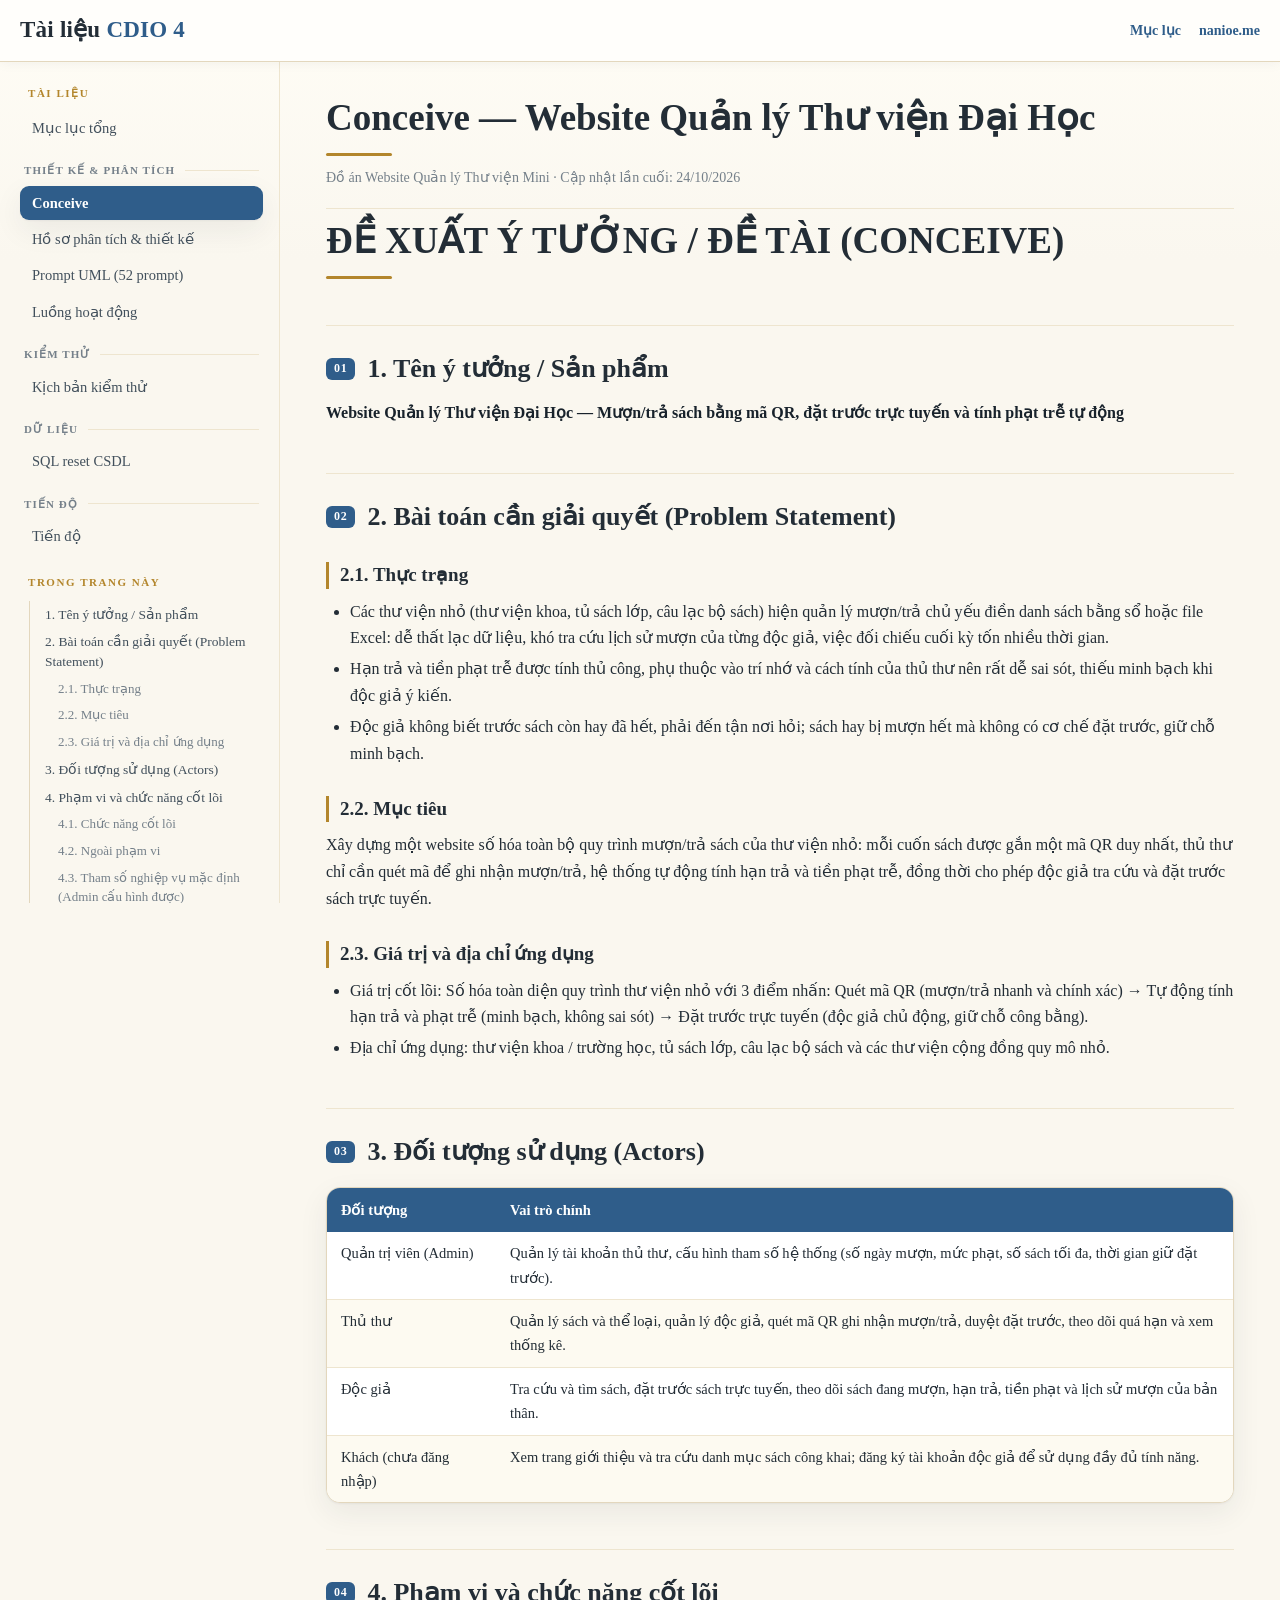
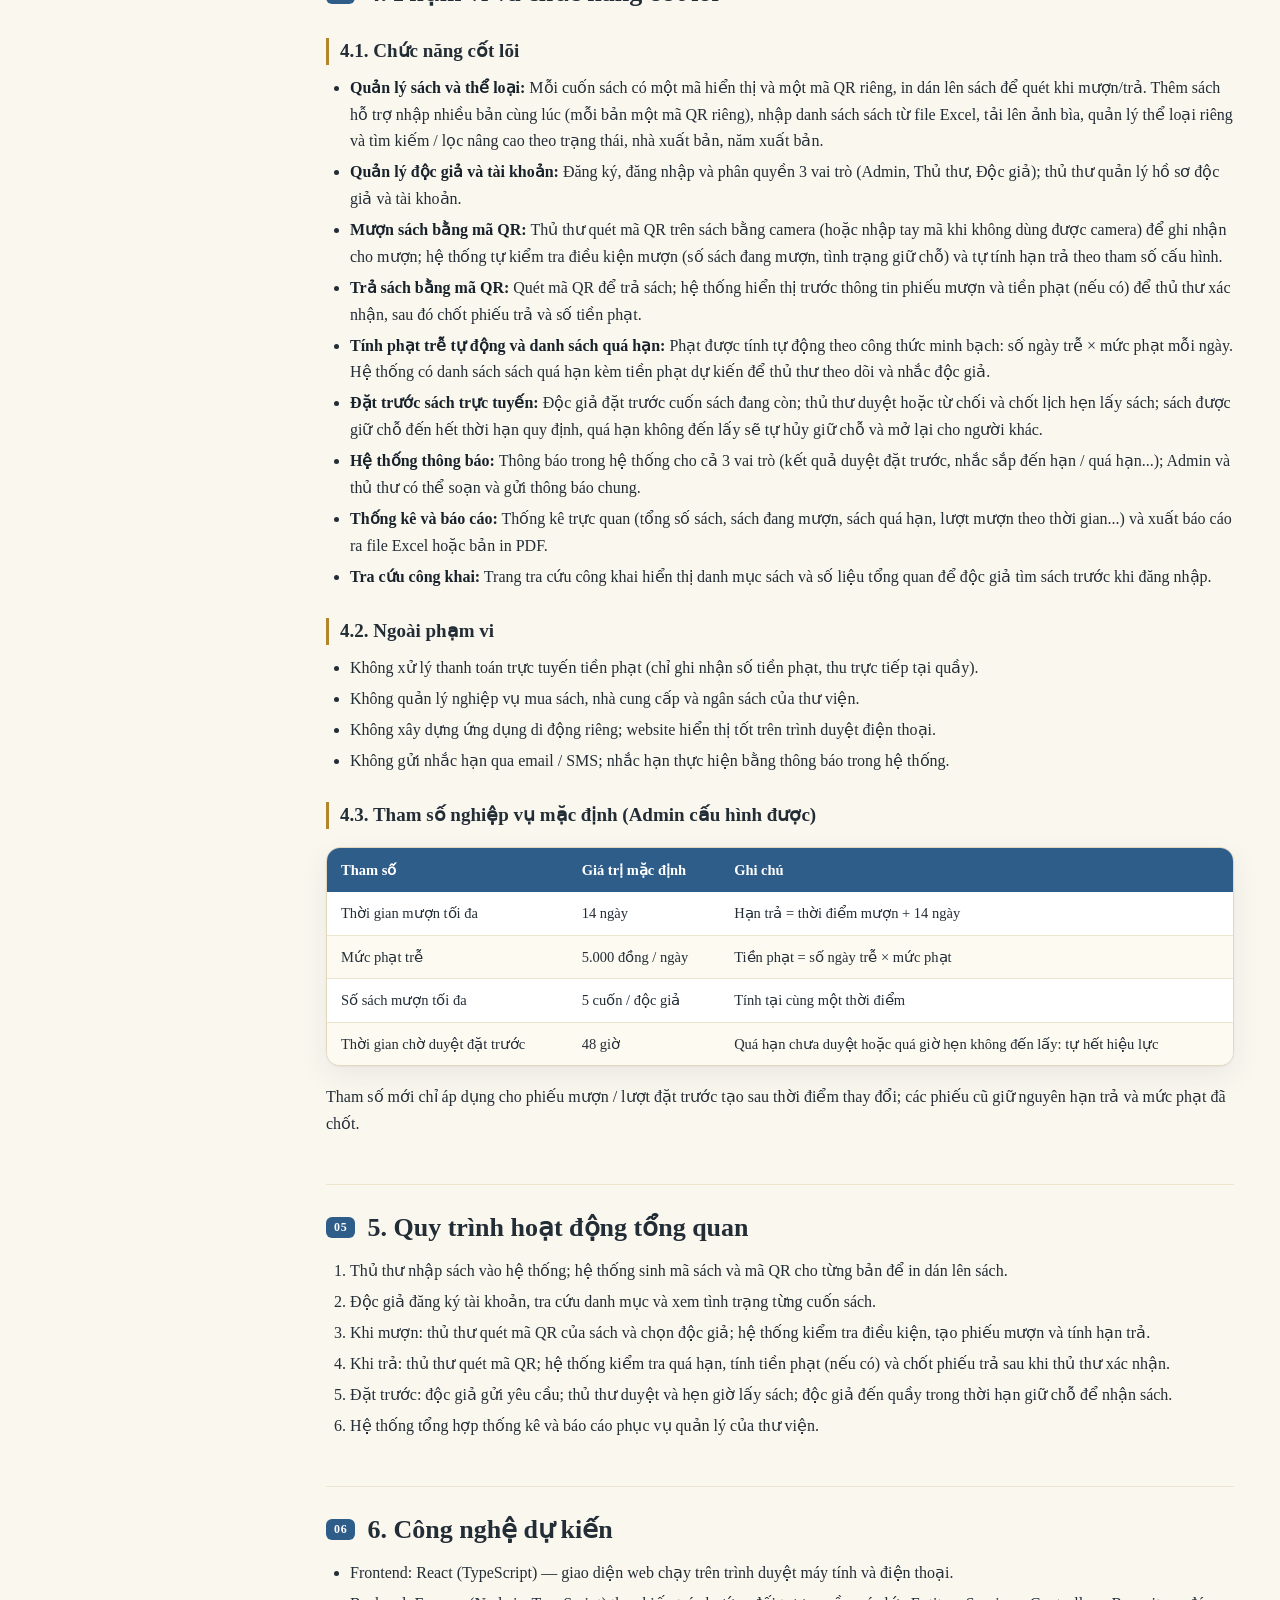
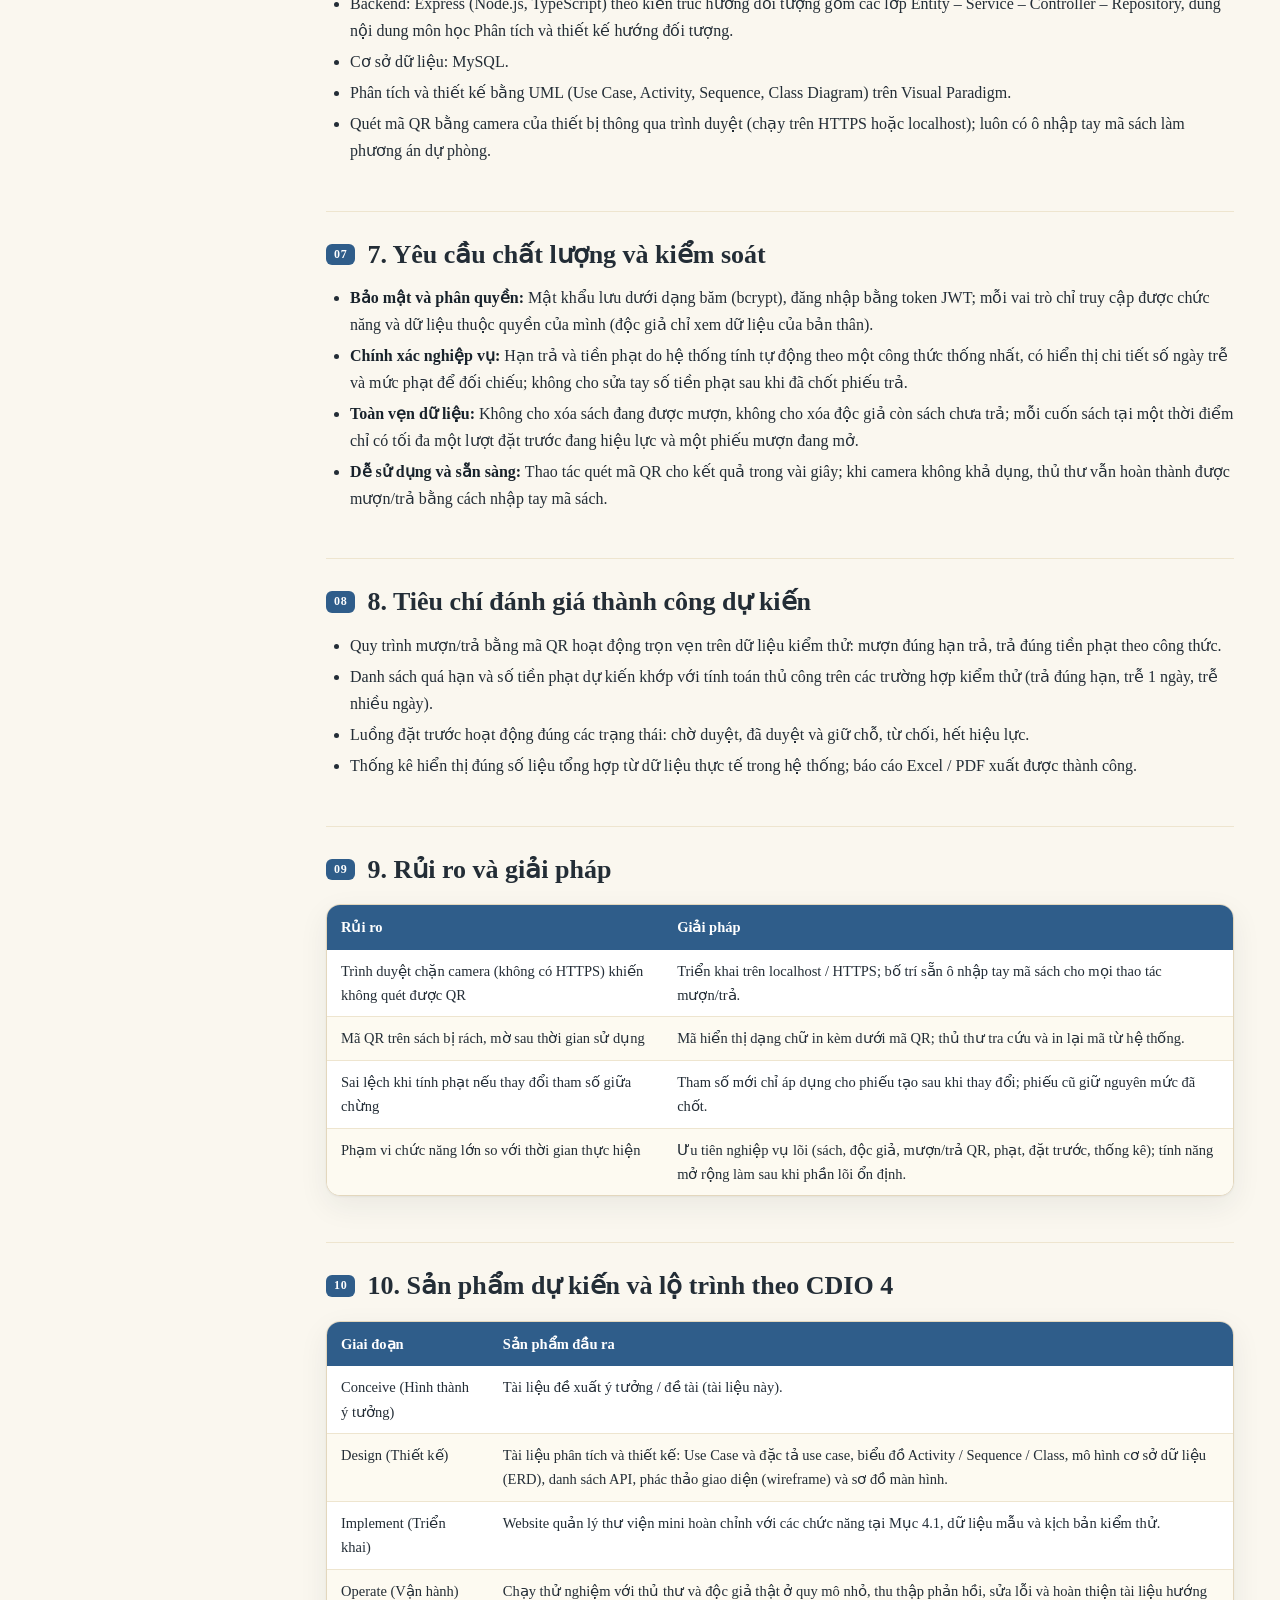
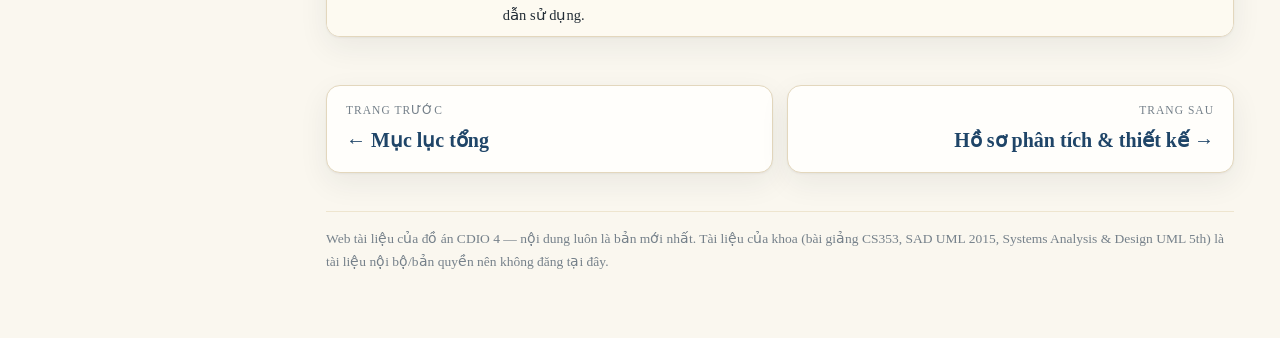
==== conceive.html @ 180787bd "Thêm zoom cho chế độ xem ảnh (phóng to/thu nhỏ, lăn chuột, kéo), CSS v7" ====
<!DOCTYPE html>
<html lang="vi">
<head>
<meta charset="UTF-8">
<meta name="viewport" content="width=device-width, initial-scale=1">
<title>Conceive — Website Quản lý Thư viện Đại Học — Tài liệu CDIO 4</title>
<meta name="description" content="Tài liệu đồ án CDIO 4 — Website Quản lý Thư viện Mini: conceive, phân tích thiết kế, prompt UML, kiểm thử, SQL.">
<link rel="icon" href="data:image/svg+xml,<svg xmlns='http://www.w3.org/2000/svg' viewBox='0 0 100 100'><text y='.9em' font-size='90'>B</text></svg>">
<link rel="stylesheet" href="style.css?v=7">
</head>
<body>
<header class="topbar">
  <button class="menu-btn" id="menuBtn" aria-label="Mở mục lục">&#9776;</button>
  <a class="brand" href="index.html">Tài liệu <em>CDIO 4</em></a>
  <span class="top-links"><a href="index.html">Mục lục</a><a href="https://nanioe.me">nanioe.me</a></span>
</header>
<div class="docs-layout">
<aside class="sidebar" id="sidebar">
<div class="side-label">Tài liệu</div>
<nav class="doc-nav">
<a href="index.html">Mục lục tổng</a>
<div class="nav-group">Thiết kế &amp; phân tích</div><a href="conceive.html" class="active">Conceive</a><a href="ho-so-thiet-ke.html">Hồ sơ phân tích &amp; thiết kế</a><a href="prompt-uml.html">Prompt UML (52 prompt)</a><a href="luong-hoat-dong.html">Luồng hoạt động</a><div class="nav-group">Kiểm thử</div><a href="kich-ban-kiem-thu.html">Kịch bản kiểm thử</a><div class="nav-group">Dữ liệu</div><a href="du-lieu-sql.html">SQL reset CSDL</a><div class="nav-group">Tiến độ</div><a href="tien-do.html">Tiến độ</a>
</nav>
<div class="side-label">Trong trang này</div>
<nav class="toc">
<a href="#1-ten-y-tuong-san-pham">1. Tên ý tưởng / Sản phẩm</a>
<a href="#2-bai-toan-can-giai-quyet-problem-statement">2. Bài toán cần giải quyết (Problem Statement)</a>
<a href="#2-1-thuc-trang" class="lv3">2.1. Thực trạng</a>
<a href="#2-2-muc-tieu" class="lv3">2.2. Mục tiêu</a>
<a href="#2-3-gia-tri-va-dia-chi-ung-dung" class="lv3">2.3. Giá trị và địa chỉ ứng dụng</a>
<a href="#3-doi-tuong-su-dung-actors">3. Đối tượng sử dụng (Actors)</a>
<a href="#4-pham-vi-va-chuc-nang-cot-loi">4. Phạm vi và chức năng cốt lõi</a>
<a href="#4-1-chuc-nang-cot-loi" class="lv3">4.1. Chức năng cốt lõi</a>
<a href="#4-2-ngoai-pham-vi" class="lv3">4.2. Ngoài phạm vi</a>
<a href="#4-3-tham-so-nghiep-vu-mac-dinh-admin-cau-hinh-duoc" class="lv3">4.3. Tham số nghiệp vụ mặc định (Admin cấu hình được)</a>
<a href="#5-quy-trinh-hoat-dong-tong-quan">5. Quy trình hoạt động tổng quan</a>
<a href="#6-cong-nghe-du-kien">6. Công nghệ dự kiến</a>
<a href="#7-yeu-cau-chat-luong-va-kiem-soat">7. Yêu cầu chất lượng và kiểm soát</a>
<a href="#8-tieu-chi-danh-gia-thanh-cong-du-kien">8. Tiêu chí đánh giá thành công dự kiến</a>
<a href="#9-rui-ro-va-giai-phap">9. Rủi ro và giải pháp</a>
<a href="#10-san-pham-du-kien-va-lo-trinh-theo-cdio-4">10. Sản phẩm dự kiến và lộ trình theo CDIO 4</a>
</nav>
</aside>
<div class="backdrop" id="backdrop"></div>
<main class="content">
<h1>Conceive — Website Quản lý Thư viện Đại Học</h1>
<p class="meta">Đồ án Website Quản lý Thư viện Mini &middot; Cập nhật lần cuối: 24/10/2026</p>
<h1>ĐỀ XUẤT Ý TƯỞNG / ĐỀ TÀI (CONCEIVE)</h1>
<h2 id="1-ten-y-tuong-san-pham">1. Tên ý tưởng / Sản phẩm</h2>
<p><strong>Website Quản lý Thư viện Đại Học — Mượn/trả sách bằng mã QR, đặt trước trực tuyến và tính phạt trễ tự động</strong></p>
<h2 id="2-bai-toan-can-giai-quyet-problem-statement">2. Bài toán cần giải quyết (Problem Statement)</h2>
<h3 id="2-1-thuc-trang">2.1. Thực trạng</h3>
<ul>
<li>Các thư viện nhỏ (thư viện khoa, tủ sách lớp, câu lạc bộ sách) hiện quản lý mượn/trả chủ yếu điền danh sách bằng sổ hoặc file Excel: dễ thất lạc dữ liệu, khó tra cứu lịch sử mượn của từng độc giả, việc đối chiếu cuối kỳ tốn nhiều thời gian.</li>
<li>Hạn trả và tiền phạt trễ được tính thủ công, phụ thuộc vào trí nhớ và cách tính của thủ thư nên rất dễ sai sót, thiếu minh bạch khi độc giả ý kiến.</li>
<li>Độc giả không biết trước sách còn hay đã hết, phải đến tận nơi hỏi; sách hay bị mượn hết mà không có cơ chế đặt trước, giữ chỗ minh bạch.</li>
</ul>
<h3 id="2-2-muc-tieu">2.2. Mục tiêu</h3>
<p>Xây dựng một website số hóa toàn bộ quy trình mượn/trả sách của thư viện nhỏ: mỗi cuốn sách được gắn một mã QR duy nhất, thủ thư chỉ cần quét mã để ghi nhận mượn/trả, hệ thống tự động tính hạn trả và tiền phạt trễ, đồng thời cho phép độc giả tra cứu và đặt trước sách trực tuyến.</p>
<h3 id="2-3-gia-tri-va-dia-chi-ung-dung">2.3. Giá trị và địa chỉ ứng dụng</h3>
<ul>
<li>Giá trị cốt lõi: Số hóa toàn diện quy trình thư viện nhỏ với 3 điểm nhấn: Quét mã QR (mượn/trả nhanh và chính xác) → Tự động tính hạn trả và phạt trễ (minh bạch, không sai sót) → Đặt trước trực tuyến (độc giả chủ động, giữ chỗ công bằng).</li>
<li>Địa chỉ ứng dụng: thư viện khoa / trường học, tủ sách lớp, câu lạc bộ sách và các thư viện cộng đồng quy mô nhỏ.</li>
</ul>
<h2 id="3-doi-tuong-su-dung-actors">3. Đối tượng sử dụng (Actors)</h2>
<div class="table-wrap"><table>
<thead>
<tr>
<th>Đối tượng</th>
<th>Vai trò chính</th>
</tr>
</thead>
<tbody>
<tr>
<td>Quản trị viên (Admin)</td>
<td>Quản lý tài khoản thủ thư, cấu hình tham số hệ thống (số ngày mượn, mức phạt, số sách tối đa, thời gian giữ đặt trước).</td>
</tr>
<tr>
<td>Thủ thư</td>
<td>Quản lý sách và thể loại, quản lý độc giả, quét mã QR ghi nhận mượn/trả, duyệt đặt trước, theo dõi quá hạn và xem thống kê.</td>
</tr>
<tr>
<td>Độc giả</td>
<td>Tra cứu và tìm sách, đặt trước sách trực tuyến, theo dõi sách đang mượn, hạn trả, tiền phạt và lịch sử mượn của bản thân.</td>
</tr>
<tr>
<td>Khách (chưa đăng nhập)</td>
<td>Xem trang giới thiệu và tra cứu danh mục sách công khai; đăng ký tài khoản độc giả để sử dụng đầy đủ tính năng.</td>
</tr>
</tbody>
</table></div>
<h2 id="4-pham-vi-va-chuc-nang-cot-loi">4. Phạm vi và chức năng cốt lõi</h2>
<h3 id="4-1-chuc-nang-cot-loi">4.1. Chức năng cốt lõi</h3>
<ul>
<li><strong>Quản lý sách và thể loại:</strong> Mỗi cuốn sách có một mã hiển thị và một mã QR riêng, in dán lên sách để quét khi mượn/trả. Thêm sách hỗ trợ nhập nhiều bản cùng lúc (mỗi bản một mã QR riêng), nhập danh sách sách từ file Excel, tải lên ảnh bìa, quản lý thể loại riêng và tìm kiếm / lọc nâng cao theo trạng thái, nhà xuất bản, năm xuất bản.</li>
<li><strong>Quản lý độc giả và tài khoản:</strong> Đăng ký, đăng nhập và phân quyền 3 vai trò (Admin, Thủ thư, Độc giả); thủ thư quản lý hồ sơ độc giả và tài khoản.</li>
<li><strong>Mượn sách bằng mã QR:</strong> Thủ thư quét mã QR trên sách bằng camera (hoặc nhập tay mã khi không dùng được camera) để ghi nhận cho mượn; hệ thống tự kiểm tra điều kiện mượn (số sách đang mượn, tình trạng giữ chỗ) và tự tính hạn trả theo tham số cấu hình.</li>
<li><strong>Trả sách bằng mã QR:</strong> Quét mã QR để trả sách; hệ thống hiển thị trước thông tin phiếu mượn và tiền phạt (nếu có) để thủ thư xác nhận, sau đó chốt phiếu trả và số tiền phạt.</li>
<li><strong>Tính phạt trễ tự động và danh sách quá hạn:</strong> Phạt được tính tự động theo công thức minh bạch: số ngày trễ × mức phạt mỗi ngày. Hệ thống có danh sách sách quá hạn kèm tiền phạt dự kiến để thủ thư theo dõi và nhắc độc giả.</li>
<li><strong>Đặt trước sách trực tuyến:</strong> Độc giả đặt trước cuốn sách đang còn; thủ thư duyệt hoặc từ chối và chốt lịch hẹn lấy sách; sách được giữ chỗ đến hết thời hạn quy định, quá hạn không đến lấy sẽ tự hủy giữ chỗ và mở lại cho người khác.</li>
<li><strong>Hệ thống thông báo:</strong> Thông báo trong hệ thống cho cả 3 vai trò (kết quả duyệt đặt trước, nhắc sắp đến hạn / quá hạn...); Admin và thủ thư có thể soạn và gửi thông báo chung.</li>
<li><strong>Thống kê và báo cáo:</strong> Thống kê trực quan (tổng số sách, sách đang mượn, sách quá hạn, lượt mượn theo thời gian...) và xuất báo cáo ra file Excel hoặc bản in PDF.</li>
<li><strong>Tra cứu công khai:</strong> Trang tra cứu công khai hiển thị danh mục sách và số liệu tổng quan để độc giả tìm sách trước khi đăng nhập.</li>
</ul>
<h3 id="4-2-ngoai-pham-vi">4.2. Ngoài phạm vi</h3>
<ul>
<li>Không xử lý thanh toán trực tuyến tiền phạt (chỉ ghi nhận số tiền phạt, thu trực tiếp tại quầy).</li>
<li>Không quản lý nghiệp vụ mua sách, nhà cung cấp và ngân sách của thư viện.</li>
<li>Không xây dựng ứng dụng di động riêng; website hiển thị tốt trên trình duyệt điện thoại.</li>
<li>Không gửi nhắc hạn qua email / SMS; nhắc hạn thực hiện bằng thông báo trong hệ thống.</li>
</ul>
<h3 id="4-3-tham-so-nghiep-vu-mac-dinh-admin-cau-hinh-duoc">4.3. Tham số nghiệp vụ mặc định (Admin cấu hình được)</h3>
<div class="table-wrap"><table>
<thead>
<tr>
<th>Tham số</th>
<th>Giá trị mặc định</th>
<th>Ghi chú</th>
</tr>
</thead>
<tbody>
<tr>
<td>Thời gian mượn tối đa</td>
<td>14 ngày</td>
<td>Hạn trả = thời điểm mượn + 14 ngày</td>
</tr>
<tr>
<td>Mức phạt trễ</td>
<td>5.000 đồng / ngày</td>
<td>Tiền phạt = số ngày trễ × mức phạt</td>
</tr>
<tr>
<td>Số sách mượn tối đa</td>
<td>5 cuốn / độc giả</td>
<td>Tính tại cùng một thời điểm</td>
</tr>
<tr>
<td>Thời gian chờ duyệt đặt trước</td>
<td>48 giờ</td>
<td>Quá hạn chưa duyệt hoặc quá giờ hẹn không đến lấy: tự hết hiệu lực</td>
</tr>
</tbody>
</table></div>
<p>Tham số mới chỉ áp dụng cho phiếu mượn / lượt đặt trước tạo sau thời điểm thay đổi; các phiếu cũ giữ nguyên hạn trả và mức phạt đã chốt.</p>
<h2 id="5-quy-trinh-hoat-dong-tong-quan">5. Quy trình hoạt động tổng quan</h2>
<ol>
<li>Thủ thư nhập sách vào hệ thống; hệ thống sinh mã sách và mã QR cho từng bản để in dán lên sách.</li>
<li>Độc giả đăng ký tài khoản, tra cứu danh mục và xem tình trạng từng cuốn sách.</li>
<li>Khi mượn: thủ thư quét mã QR của sách và chọn độc giả; hệ thống kiểm tra điều kiện, tạo phiếu mượn và tính hạn trả.</li>
<li>Khi trả: thủ thư quét mã QR; hệ thống kiểm tra quá hạn, tính tiền phạt (nếu có) và chốt phiếu trả sau khi thủ thư xác nhận.</li>
<li>Đặt trước: độc giả gửi yêu cầu; thủ thư duyệt và hẹn giờ lấy sách; độc giả đến quầy trong thời hạn giữ chỗ để nhận sách.</li>
<li>Hệ thống tổng hợp thống kê và báo cáo phục vụ quản lý của thư viện.</li>
</ol>
<h2 id="6-cong-nghe-du-kien">6. Công nghệ dự kiến</h2>
<ul>
<li>Frontend: React (TypeScript) — giao diện web chạy trên trình duyệt máy tính và điện thoại.</li>
<li>Backend: Express (Node.js, TypeScript) theo kiến trúc hướng đối tượng gồm các lớp Entity – Service – Controller – Repository, đúng nội dung môn học Phân tích và thiết kế hướng đối tượng.</li>
<li>Cơ sở dữ liệu: MySQL.</li>
<li>Phân tích và thiết kế bằng UML (Use Case, Activity, Sequence, Class Diagram) trên Visual Paradigm.</li>
<li>Quét mã QR bằng camera của thiết bị thông qua trình duyệt (chạy trên HTTPS hoặc localhost); luôn có ô nhập tay mã sách làm phương án dự phòng.</li>
</ul>
<h2 id="7-yeu-cau-chat-luong-va-kiem-soat">7. Yêu cầu chất lượng và kiểm soát</h2>
<ul>
<li><strong>Bảo mật và phân quyền:</strong> Mật khẩu lưu dưới dạng băm (bcrypt), đăng nhập bằng token JWT; mỗi vai trò chỉ truy cập được chức năng và dữ liệu thuộc quyền của mình (độc giả chỉ xem dữ liệu của bản thân).</li>
<li><strong>Chính xác nghiệp vụ:</strong> Hạn trả và tiền phạt do hệ thống tính tự động theo một công thức thống nhất, có hiển thị chi tiết số ngày trễ và mức phạt để đối chiếu; không cho sửa tay số tiền phạt sau khi đã chốt phiếu trả.</li>
<li><strong>Toàn vẹn dữ liệu:</strong> Không cho xóa sách đang được mượn, không cho xóa độc giả còn sách chưa trả; mỗi cuốn sách tại một thời điểm chỉ có tối đa một lượt đặt trước đang hiệu lực và một phiếu mượn đang mở.</li>
<li><strong>Dễ sử dụng và sẵn sàng:</strong> Thao tác quét mã QR cho kết quả trong vài giây; khi camera không khả dụng, thủ thư vẫn hoàn thành được mượn/trả bằng cách nhập tay mã sách.</li>
</ul>
<h2 id="8-tieu-chi-danh-gia-thanh-cong-du-kien">8. Tiêu chí đánh giá thành công dự kiến</h2>
<ul>
<li>Quy trình mượn/trả bằng mã QR hoạt động trọn vẹn trên dữ liệu kiểm thử: mượn đúng hạn trả, trả đúng tiền phạt theo công thức.</li>
<li>Danh sách quá hạn và số tiền phạt dự kiến khớp với tính toán thủ công trên các trường hợp kiểm thử (trả đúng hạn, trễ 1 ngày, trễ nhiều ngày).</li>
<li>Luồng đặt trước hoạt động đúng các trạng thái: chờ duyệt, đã duyệt và giữ chỗ, từ chối, hết hiệu lực.</li>
<li>Thống kê hiển thị đúng số liệu tổng hợp từ dữ liệu thực tế trong hệ thống; báo cáo Excel / PDF xuất được thành công.</li>
</ul>
<h2 id="9-rui-ro-va-giai-phap">9. Rủi ro và giải pháp</h2>
<div class="table-wrap"><table>
<thead>
<tr>
<th>Rủi ro</th>
<th>Giải pháp</th>
</tr>
</thead>
<tbody>
<tr>
<td>Trình duyệt chặn camera (không có HTTPS) khiến không quét được QR</td>
<td>Triển khai trên localhost / HTTPS; bố trí sẵn ô nhập tay mã sách cho mọi thao tác mượn/trả.</td>
</tr>
<tr>
<td>Mã QR trên sách bị rách, mờ sau thời gian sử dụng</td>
<td>Mã hiển thị dạng chữ in kèm dưới mã QR; thủ thư tra cứu và in lại mã từ hệ thống.</td>
</tr>
<tr>
<td>Sai lệch khi tính phạt nếu thay đổi tham số giữa chừng</td>
<td>Tham số mới chỉ áp dụng cho phiếu tạo sau khi thay đổi; phiếu cũ giữ nguyên mức đã chốt.</td>
</tr>
<tr>
<td>Phạm vi chức năng lớn so với thời gian thực hiện</td>
<td>Ưu tiên nghiệp vụ lõi (sách, độc giả, mượn/trả QR, phạt, đặt trước, thống kê); tính năng mở rộng làm sau khi phần lõi ổn định.</td>
</tr>
</tbody>
</table></div>
<h2 id="10-san-pham-du-kien-va-lo-trinh-theo-cdio-4">10. Sản phẩm dự kiến và lộ trình theo CDIO 4</h2>
<div class="table-wrap"><table>
<thead>
<tr>
<th>Giai đoạn</th>
<th>Sản phẩm đầu ra</th>
</tr>
</thead>
<tbody>
<tr>
<td>Conceive (Hình thành ý tưởng)</td>
<td>Tài liệu đề xuất ý tưởng / đề tài (tài liệu này).</td>
</tr>
<tr>
<td>Design (Thiết kế)</td>
<td>Tài liệu phân tích và thiết kế: Use Case và đặc tả use case, biểu đồ Activity / Sequence / Class, mô hình cơ sở dữ liệu (ERD), danh sách API, phác thảo giao diện (wireframe) và sơ đồ màn hình.</td>
</tr>
<tr>
<td>Implement (Triển khai)</td>
<td>Website quản lý thư viện mini hoàn chỉnh với các chức năng tại Mục 4.1, dữ liệu mẫu và kịch bản kiểm thử.</td>
</tr>
<tr>
<td>Operate (Vận hành)</td>
<td>Chạy thử nghiệm với thủ thư và độc giả thật ở quy mô nhỏ, thu thập phản hồi, sửa lỗi và hoàn thiện tài liệu hướng dẫn sử dụng.</td>
</tr>
</tbody>
</table></div>
<div class="prevnext">
<a class="pn prev" href="index.html"><span>Trang trước</span><strong>Mục lục tổng</strong></a>
<a class="pn next" href="ho-so-thiet-ke.html"><span>Trang sau</span><strong>Hồ sơ phân tích &amp; thiết kế</strong></a>
</div>
<footer>Web tài liệu của đồ án CDIO 4 — nội dung luôn là bản mới nhất. Tài liệu của khoa (bài giảng CS353, SAD UML 2015, Systems Analysis &amp; Design UML 5th) là tài liệu nội bộ/bản quyền nên không đăng tại đây.</footer>
</main>
</div>
<button class="to-top" id="toTop" aria-label="Về đầu trang">&#8593;</button>
<script src="docs.js?v=7"></script>
</body>
</html>
---- style.css ----
/* CDIO 4 docs - v3 visual polish (nanioe.me palette, editorial docs look) */
:root{
  --bg:#faf7ef; --panel:#fffefb; --ink:#232d36; --ink-soft:#42505c; --muted:#75808a;
  --line:#e3d7bd; --line-soft:#eee5cf;
  --accent:#2f5d8a; --accent-ink:#1f4568; --accent-soft:#e9eff6;
  --soft:#f3ecdb; --gold:#b3862c;
  --code-bg:#1f1a14; --code-head:#2a231b; --code-ink:#f4ead9;
  --shadow:0 1px 2px rgba(35,45,54,.05),0 10px 30px rgba(35,45,54,.07);
  --serif:"Times New Roman",Times,serif;
  --sans:"Times New Roman",Times,serif;
}
*{box-sizing:border-box}
html{scroll-behavior:smooth}
::selection{background:#f0d9a0}
body{margin:0;color:var(--ink);font-family:var(--sans);font-size:16px;line-height:1.68;
  -webkit-font-smoothing:antialiased;
  background:linear-gradient(180deg,#fffdf6 0,var(--bg) 260px) fixed,var(--bg)}
a{color:var(--accent)}
/* top bar */
.topbar{position:sticky;top:0;z-index:60;display:flex;align-items:center;gap:12px;
  padding:11px 20px;background:rgba(255,254,251,.92);backdrop-filter:blur(10px);
  border-bottom:1px solid var(--line);box-shadow:0 1px 12px rgba(35,45,54,.05)}
.brand{font-family:var(--serif);font-weight:700;font-size:23px;color:var(--ink);text-decoration:none;letter-spacing:.01em}
.brand em{color:var(--accent);font-style:normal}
.top-links{margin-left:auto;display:flex;gap:18px;font-size:14px}
.top-links a{text-decoration:none;font-weight:600}
.top-links a:hover{text-decoration:underline;text-underline-offset:3px}
.menu-btn{display:none;background:var(--panel);border:1px solid var(--line);border-radius:9px;
  width:38px;height:38px;font-size:17px;cursor:pointer;color:var(--ink)}
/* layout */
.docs-layout{max-width:1300px;margin:0 auto;display:grid;
  grid-template-columns:280px minmax(0,1fr);align-items:start}
.sidebar{position:sticky;top:59px;height:calc(100vh - 59px);overflow-y:auto;
  padding:22px 16px 44px 20px;border-right:1px solid var(--line-soft);
  scrollbar-width:thin;scrollbar-color:var(--line) transparent}
.side-label{font-size:11px;font-weight:700;letter-spacing:.14em;text-transform:uppercase;
  color:var(--gold);margin:20px 8px 9px}
.side-label:first-child{margin-top:0}
.doc-nav a{display:block;text-decoration:none;color:var(--ink-soft);
  padding:7px 12px;border-radius:9px;font-size:14.5px;line-height:1.4;margin-bottom:2px}
.doc-nav a:hover{background:var(--accent-soft);color:var(--accent-ink)}
.doc-nav a.active{background:var(--accent);color:#fff;font-weight:600;box-shadow:var(--shadow)}
.nav-group{display:flex;align-items:center;gap:10px;font-size:11px;font-weight:700;
  letter-spacing:.1em;text-transform:uppercase;color:var(--muted);margin:16px 4px 6px}
.nav-group::after{content:"";flex:1;height:1px;background:var(--line-soft)}
.toc{border-left:1px solid var(--line);margin-left:9px}
.toc a{display:block;text-decoration:none;font-size:13.5px;color:var(--ink-soft);
  padding:4px 10px 4px 14px;margin-left:-1px;border-left:2px solid transparent;line-height:1.45}
.toc a.lv3{padding-left:27px;font-size:13px;color:var(--muted)}
.toc a:hover{color:var(--accent-ink)}
.toc a.active{color:var(--accent-ink);font-weight:700;border-left-color:var(--accent);background:var(--accent-soft)}
.backdrop{display:none}
/* content */
.content{padding:34px 46px 64px;min-width:0}
.content h1{font-family:var(--serif);font-weight:700;font-size:37px;line-height:1.18;margin:0}
.content h1::after{content:"";display:block;width:66px;height:3px;border-radius:2px;
  background:var(--gold);margin-top:14px}
.meta{color:var(--muted);font-size:14px;margin:12px 0 28px;padding-bottom:18px;border-bottom:1px solid var(--line-soft)}
.content{counter-reset:sec}
.content h2{counter-increment:sec;font-family:var(--serif);font-weight:700;font-size:26px;
  line-height:1.3;margin:46px 0 14px;padding-top:26px;border-top:1px solid var(--line-soft);
  scroll-margin-top:78px}
.content h2::before{content:counter(sec,decimal-leading-zero);display:inline-block;
  font-family:var(--sans);font-size:12px;font-weight:700;letter-spacing:.06em;
  background:var(--accent);color:#fff;border-radius:6px;padding:3px 8px;
  margin-right:12px;vertical-align:5px}
.content h3{font-size:19px;margin:28px 0 9px;padding-left:11px;
  border-left:3px solid var(--gold);scroll-margin-top:78px;line-height:1.4}
.content h4{font-size:16.5px;margin:20px 0 6px}
.content p{margin:10px 0}
.content ul,.content ol{margin:10px 0;padding-left:24px}
.content li{margin:4px 0}
.content a{text-underline-offset:3px}
.content blockquote{margin:16px 0;padding:12px 18px;border-left:3px solid var(--accent);
  border-radius:0 12px 12px 0;background:var(--accent-soft);color:var(--ink-soft)}
.content hr{border:none;border-top:1px solid var(--line-soft);margin:28px 0}
.content code{font-family:ui-monospace,SFMono-Regular,Consolas,monospace;font-size:.87em;
  background:#f1e8d2;border:1px solid #e7dcc0;color:#7c4a12;padding:1px 6px;border-radius:6px}
.content strong{color:#18222b}
/* tables */
.table-wrap{overflow-x:auto;border:1px solid var(--line);border-radius:14px;
  margin:18px 0;background:#fff;box-shadow:var(--shadow)}
.content table{border-collapse:collapse;width:100%;font-size:14.5px}
.content th{background:var(--accent);color:#fff;text-align:left;font-weight:600;
  padding:10px 14px;white-space:nowrap}
.content td{padding:9px 14px;border-bottom:1px solid var(--line-soft);vertical-align:top}
.content tr:last-child td{border-bottom:none}
.content tbody tr:nth-child(even) td{background:#fdfaf1}
.content tbody tr:hover td{background:#f7f0dd}
/* code blocks with a window header strip */
.code-wrap{position:relative;margin:16px 0;border-radius:13px;overflow:hidden;
  background:var(--code-bg);box-shadow:var(--shadow)}
.code-wrap::before{content:"";display:block;height:37px;background:
  radial-gradient(circle 5px at 20px 50%,#e0655f 98%,transparent),
  radial-gradient(circle 5px at 40px 50%,#e8b84b 98%,transparent),
  radial-gradient(circle 5px at 60px 50%,#7fb069 98%,transparent),var(--code-head);
  border-bottom:1px solid #3d3222}
.content pre{background:transparent;color:var(--code-ink);padding:16px 18px;
  overflow-x:auto;margin:0;font-size:13.5px;line-height:1.55;border-radius:0}
.content pre code{background:none;border:none;padding:0;color:inherit;font-size:inherit}
.copy-btn{position:absolute;top:5px;right:9px;background:transparent;color:#e9dcc4;
  border:1px solid #57493a;border-radius:8px;padding:4px 12px;font-size:12.5px;cursor:pointer;
  font-family:var(--sans)}
.copy-btn:hover{background:#3a3226}
.copy-btn.done{background:#2e6b34;border-color:#2e6b34;color:#fff}
/* prev / next */
.prevnext{display:flex;gap:14px;margin:48px 0 0;flex-wrap:wrap}
.pn{flex:1 1 220px;border:1px solid var(--line);border-radius:14px;background:var(--panel);
  padding:15px 19px;text-decoration:none;color:var(--ink);box-shadow:var(--shadow)}
.pn:hover{border-color:var(--accent);transform:translateY(-1px);transition:transform .15s}
.pn span{display:block;font-size:11.5px;letter-spacing:.09em;text-transform:uppercase;color:var(--muted);margin-bottom:3px}
.pn strong{font-family:var(--serif);font-size:20px;color:var(--accent-ink)}
.pn.prev strong::before{content:"←  "}
.pn.next{text-align:right}
.pn.next strong::after{content:"  →"}
.content footer{margin-top:38px;padding-top:16px;border-top:1px solid var(--line-soft);
  color:var(--muted);font-size:13.5px}
.btn{display:inline-block;background:var(--accent);color:#fff;text-decoration:none;
  padding:11px 24px;border-radius:999px;font-weight:600;font-size:15px;box-shadow:var(--shadow)}
.btn:hover{background:var(--accent-ink)}

/* progress page */
.prog-bar{height:16px;background:#eee5cf;border-radius:999px;overflow:hidden;margin:14px 0 8px}
.prog-bar div{height:100%;background:var(--accent)}
.prog-note{background:#fdf6e0;border:1px solid var(--line);border-left:3px solid var(--gold);
  border-radius:12px;padding:14px 18px;color:var(--ink-soft);font-size:15px;margin:16px 0}
.prog-filters{display:flex;gap:8px;flex-wrap:wrap;margin:16px 0}
.prog-filters button{background:var(--panel);border:1px solid var(--line);border-radius:999px;
  padding:7px 16px;font-size:14px;cursor:pointer;color:var(--ink-soft)}
.prog-filters button.on{background:var(--accent);color:#fff;border-color:var(--accent);font-weight:600}
.prog-item{display:flex;gap:14px;align-items:flex-start;border:1px solid var(--line-soft);
  border-radius:14px;background:var(--panel);padding:13px 16px;margin:9px 0;box-shadow:var(--shadow)}
.prog-item.done{border-color:#c8d8c9}
.prog-check{flex:0 0 26px;height:26px;border:2px solid var(--line);border-radius:7px;
  display:flex;align-items:center;justify-content:center;font-weight:700;color:#fff;font-size:17px}
.prog-item.done .prog-check{background:#2e6b34;border-color:#2e6b34}
.prog-item .prog-main{flex:1;min-width:0}
.prog-item .prog-main strong{font-size:15.5px;line-height:1.45;display:block}
.prog-item .prog-meta{font-size:13.5px;color:var(--muted);margin-top:3px}
.prog-item .prog-meta a{font-weight:600}
.prog-img{flex:0 0 150px}
.prog-img img{width:150px;border:1px solid var(--line);border-radius:10px;display:block}
.prog-noimg{font-size:13px;color:var(--muted);display:block;padding-top:4px}
@media (max-width:640px){.prog-item{flex-wrap:wrap}.prog-img{flex-basis:100%}.prog-img img{width:100%}}
.prog-actions{display:flex;gap:6px;margin-top:8px}
.prog-actions button,.prog-actions a{background:var(--panel);border:1px solid var(--line);border-radius:999px;
  padding:5px 13px;font-size:13px;cursor:pointer;color:var(--accent-ink);font-weight:600;text-decoration:none}
.prog-actions button:hover,.prog-actions a:hover{background:var(--accent-soft)}
.prog-thumb{cursor:zoom-in}
.prog-lightbox{display:none;position:fixed;inset:0;background:rgba(20,25,30,.88);z-index:100;
  align-items:center;justify-content:center;flex-direction:column;padding:20px;gap:14px}
.prog-lightbox.open{display:flex}
.prog-lightbox img{max-width:92vw;max-height:80vh;background:#fff;border-radius:12px;padding:10px;object-fit:contain}
.prog-lb-close{background:#fff;border:none;border-radius:999px;padding:8px 20px;font-size:14px;font-weight:700;cursor:pointer;color:var(--ink)}
.prog-lb-actions a{background:var(--accent);color:#fff;border-radius:999px;padding:9px 22px;font-size:14px;font-weight:600;text-decoration:none}
.prog-lightbox{overflow:auto}
.prog-lb-zoom{display:flex;gap:8px;align-items:center;flex-wrap:wrap;justify-content:center}
.prog-lb-zoom button{background:#fff;border:none;border-radius:999px;padding:7px 16px;font-size:13.5px;font-weight:700;cursor:pointer;color:var(--ink)}
.prog-lb-zoom span{color:#fff;font-size:13.5px;font-weight:600;min-width:110px;text-align:center}
.prog-lb-hint{color:#d8dee3;font-size:13px;text-align:center}
/* back to top */
.to-top{position:fixed;right:18px;bottom:18px;width:44px;height:44px;border-radius:50%;
  border:none;background:var(--accent);color:#fff;font-size:19px;cursor:pointer;
  opacity:0;pointer-events:none;transition:opacity .2s;box-shadow:var(--shadow);z-index:55}
.to-top:hover{background:var(--accent-ink)}
.to-top.show{opacity:1;pointer-events:auto}
/* home (index) */
.home{max-width:1060px;margin:0 auto;padding:38px 20px 64px}
.home .hero{text-align:center;padding:30px 0 6px}
.home .kicker{font-size:12px;font-weight:700;letter-spacing:.2em;text-transform:uppercase;color:var(--gold)}
.home h1{font-family:var(--serif);font-weight:700;font-size:47px;margin:10px 0 8px;line-height:1.15}
.home .hero p{color:var(--muted);font-size:16.5px;max-width:660px;margin:0 auto}
.filter{width:100%;max-width:540px;display:block;margin:26px auto 4px;padding:13px 22px;
  border:1px solid var(--line);border-radius:999px;font-size:15.5px;font-family:var(--sans);
  background:#fff;color:var(--ink);box-shadow:var(--shadow)}
.filter:focus{outline:2px solid var(--accent);outline-offset:1px}
.home h2{font-family:var(--serif);font-weight:700;font-size:27px;margin:38px 0 16px;
  display:flex;align-items:center;gap:14px}
.home h2::after{content:"";flex:1;height:1px;background:var(--line)}
.cards{display:grid;grid-template-columns:repeat(auto-fill,minmax(300px,1fr));gap:15px}
.card{position:relative;display:block;background:var(--panel);border:1px solid var(--line-soft);
  border-radius:16px;padding:20px 22px;text-decoration:none;color:var(--ink);
  box-shadow:var(--shadow);overflow:hidden}
.card::before{content:"";position:absolute;top:0;left:0;right:0;height:3px;
  background:var(--accent);transform:scaleX(0);transform-origin:left;transition:transform .2s}
.card:hover{transform:translateY(-2px);transition:transform .15s;border-color:var(--line)}
.card:hover::before{transform:scaleX(1)}
.card strong{font-family:var(--serif);font-size:21px;display:block;line-height:1.3}
.card p{color:var(--muted);font-size:14.5px;margin:8px 0 12px}
.card .upd{display:inline-block;font-size:12px;color:var(--accent-ink);font-weight:600;
  background:var(--accent-soft);border-radius:999px;padding:2px 11px}
.note{background:#fdf6e0;border:1px solid var(--line);border-left:3px solid var(--gold);
  border-radius:12px;padding:16px 20px;color:var(--ink-soft);font-size:15px;margin-top:14px}
.home footer{margin-top:46px;text-align:center;color:var(--muted);font-size:13.5px}
/* responsive */
@media (max-width:920px){
  .docs-layout{grid-template-columns:minmax(0,1fr)}
  .menu-btn{display:block}
  .sidebar{position:fixed;top:0;left:0;width:292px;max-width:84vw;height:100vh;z-index:70;
    background:var(--panel);transform:translateX(-105%);transition:transform .22s;
    border-right:1px solid var(--line);padding-top:24px}
  body.nav-open .sidebar{transform:none;box-shadow:0 0 44px rgba(35,45,54,.25)}
  body.nav-open .backdrop{display:block;position:fixed;inset:0;background:rgba(35,45,54,.42);z-index:65}
  .content{padding:24px 18px 50px}
  .content h1{font-size:30px}
  .content h2{font-size:23px}
  .home h1{font-size:36px}
  .top-links a:last-child{display:none}
}
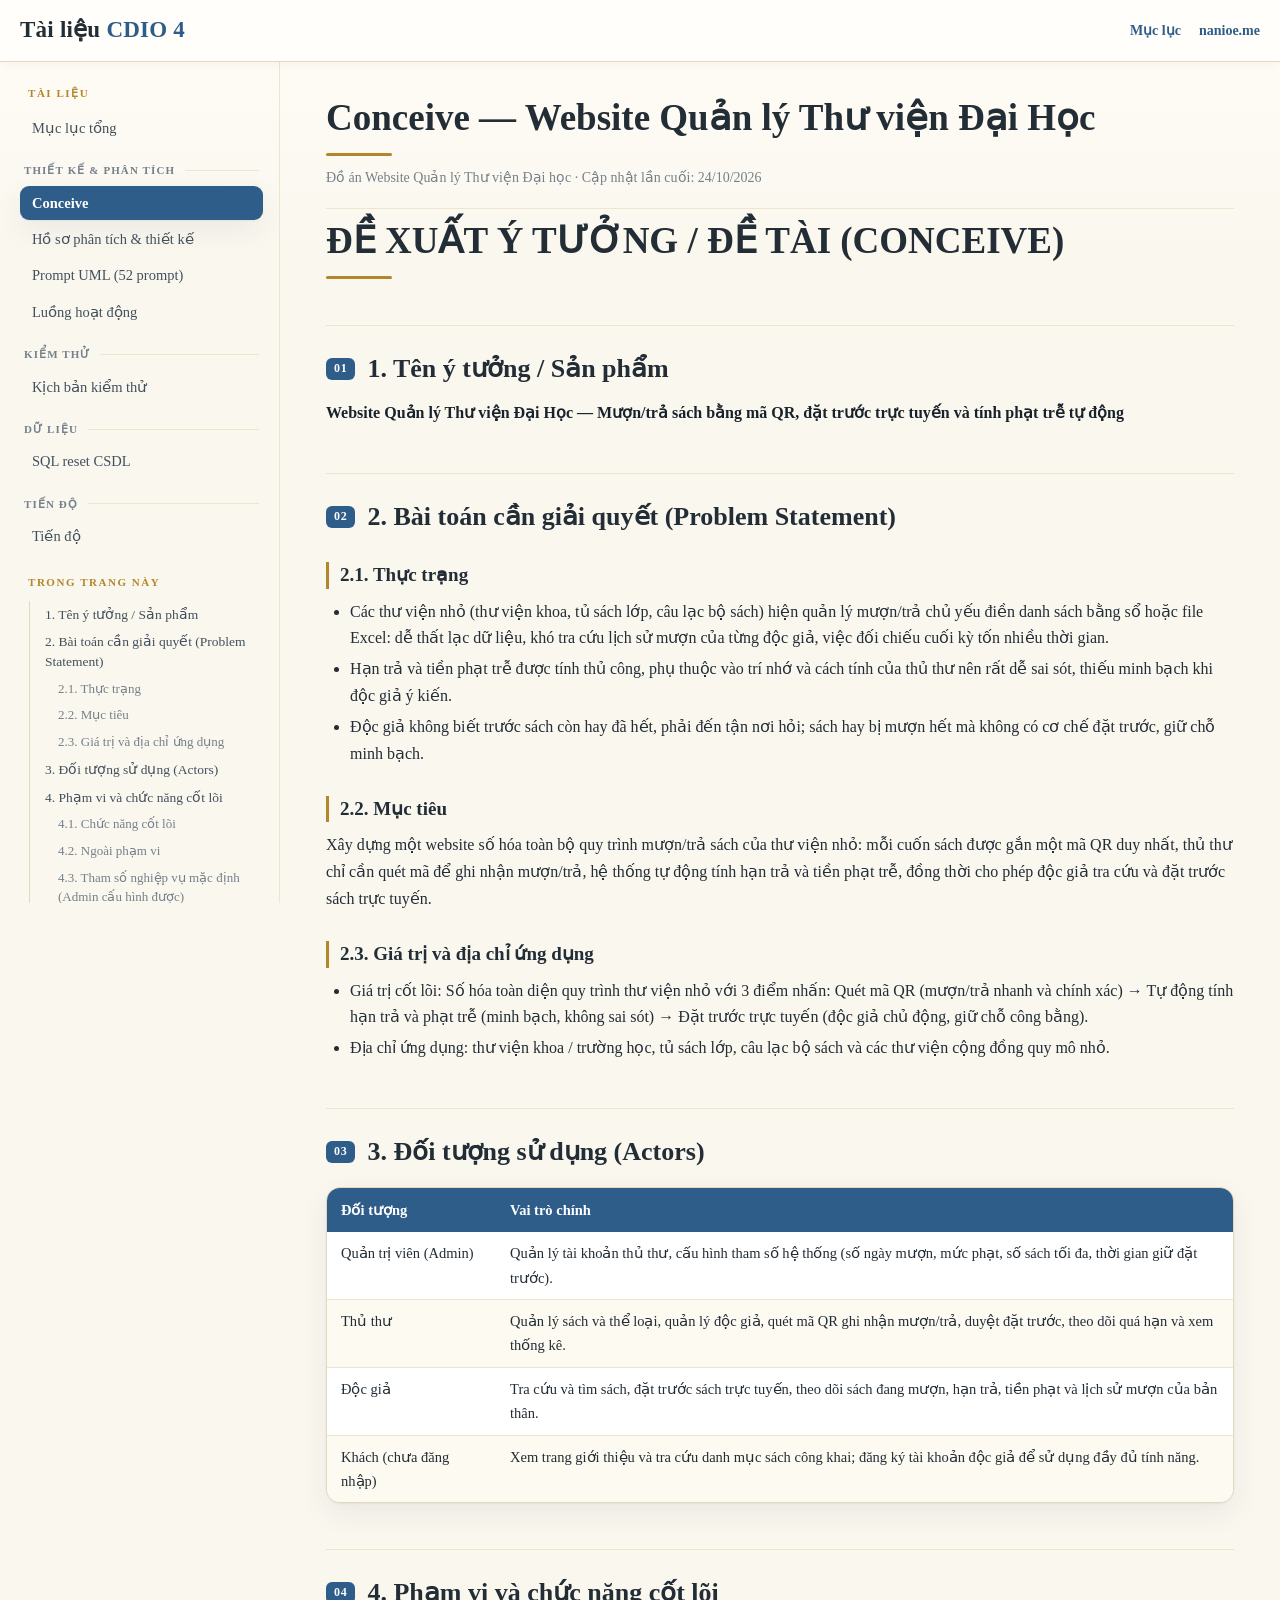
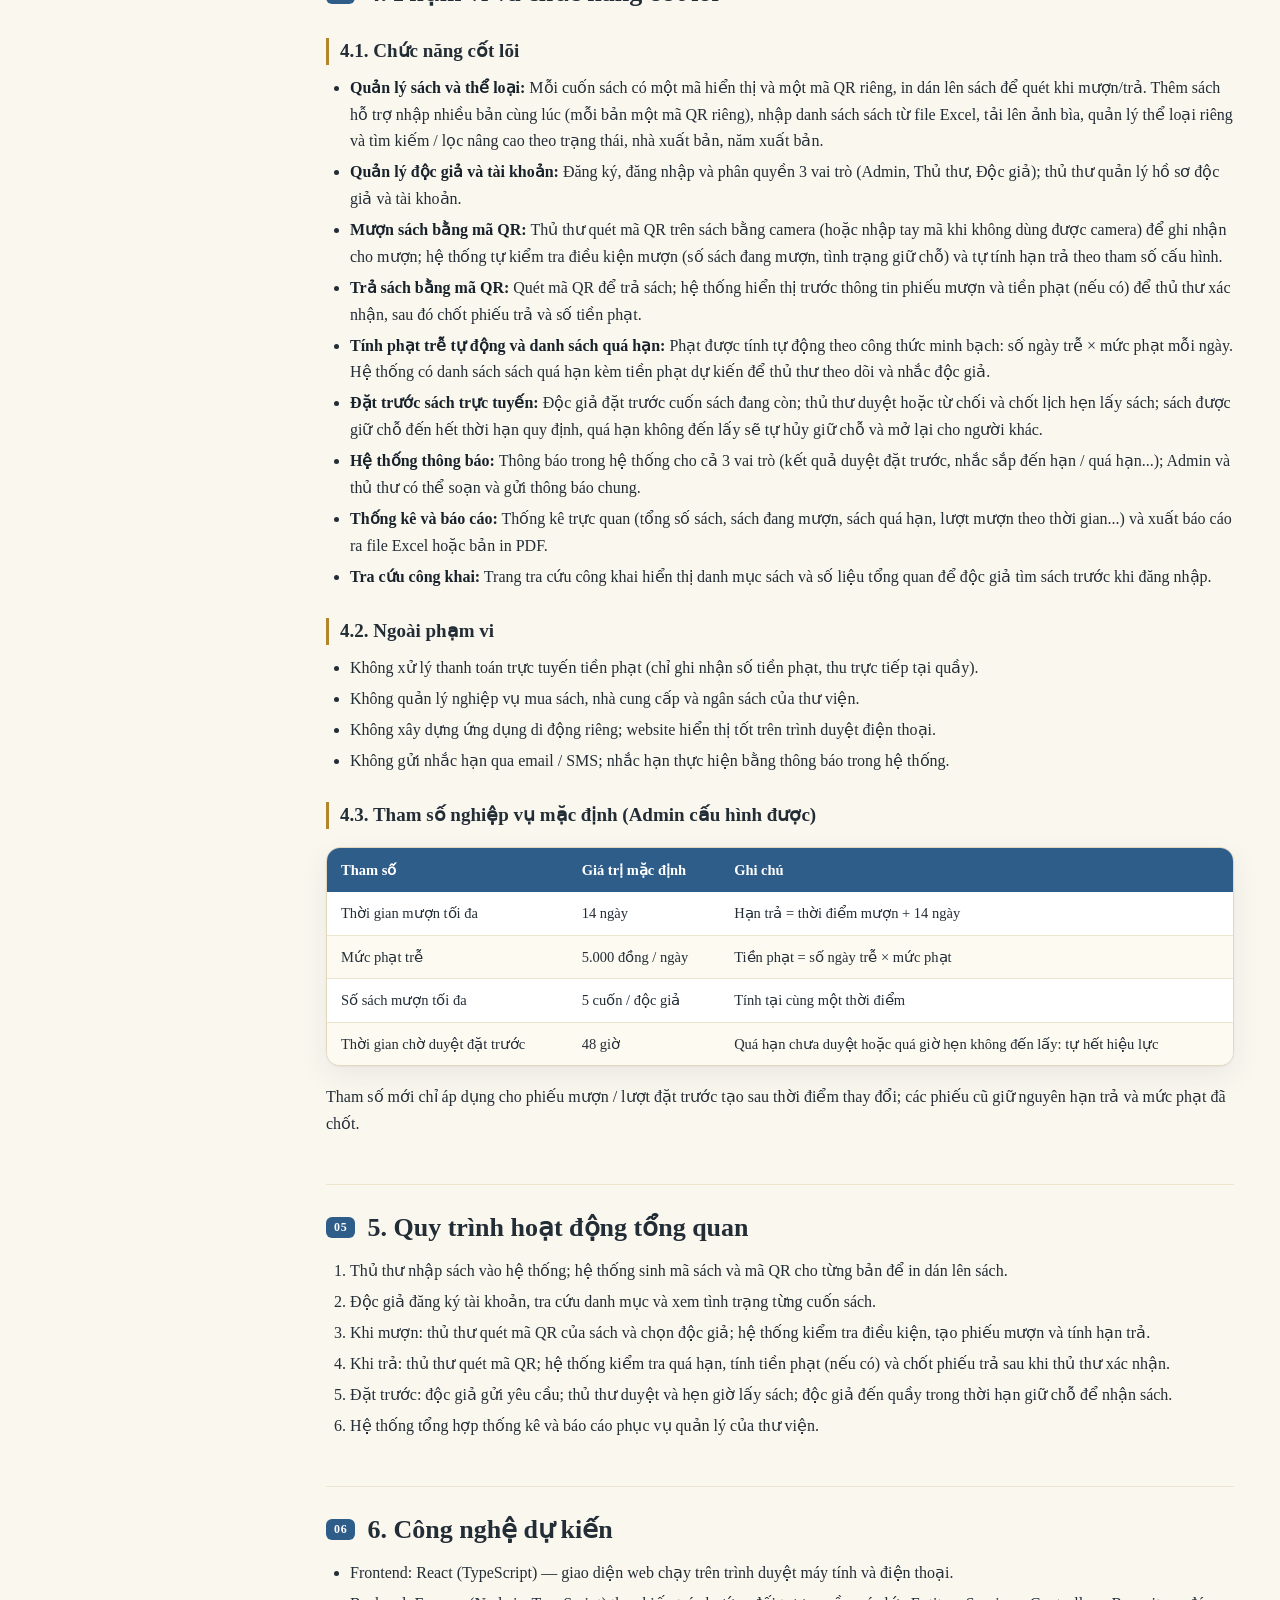
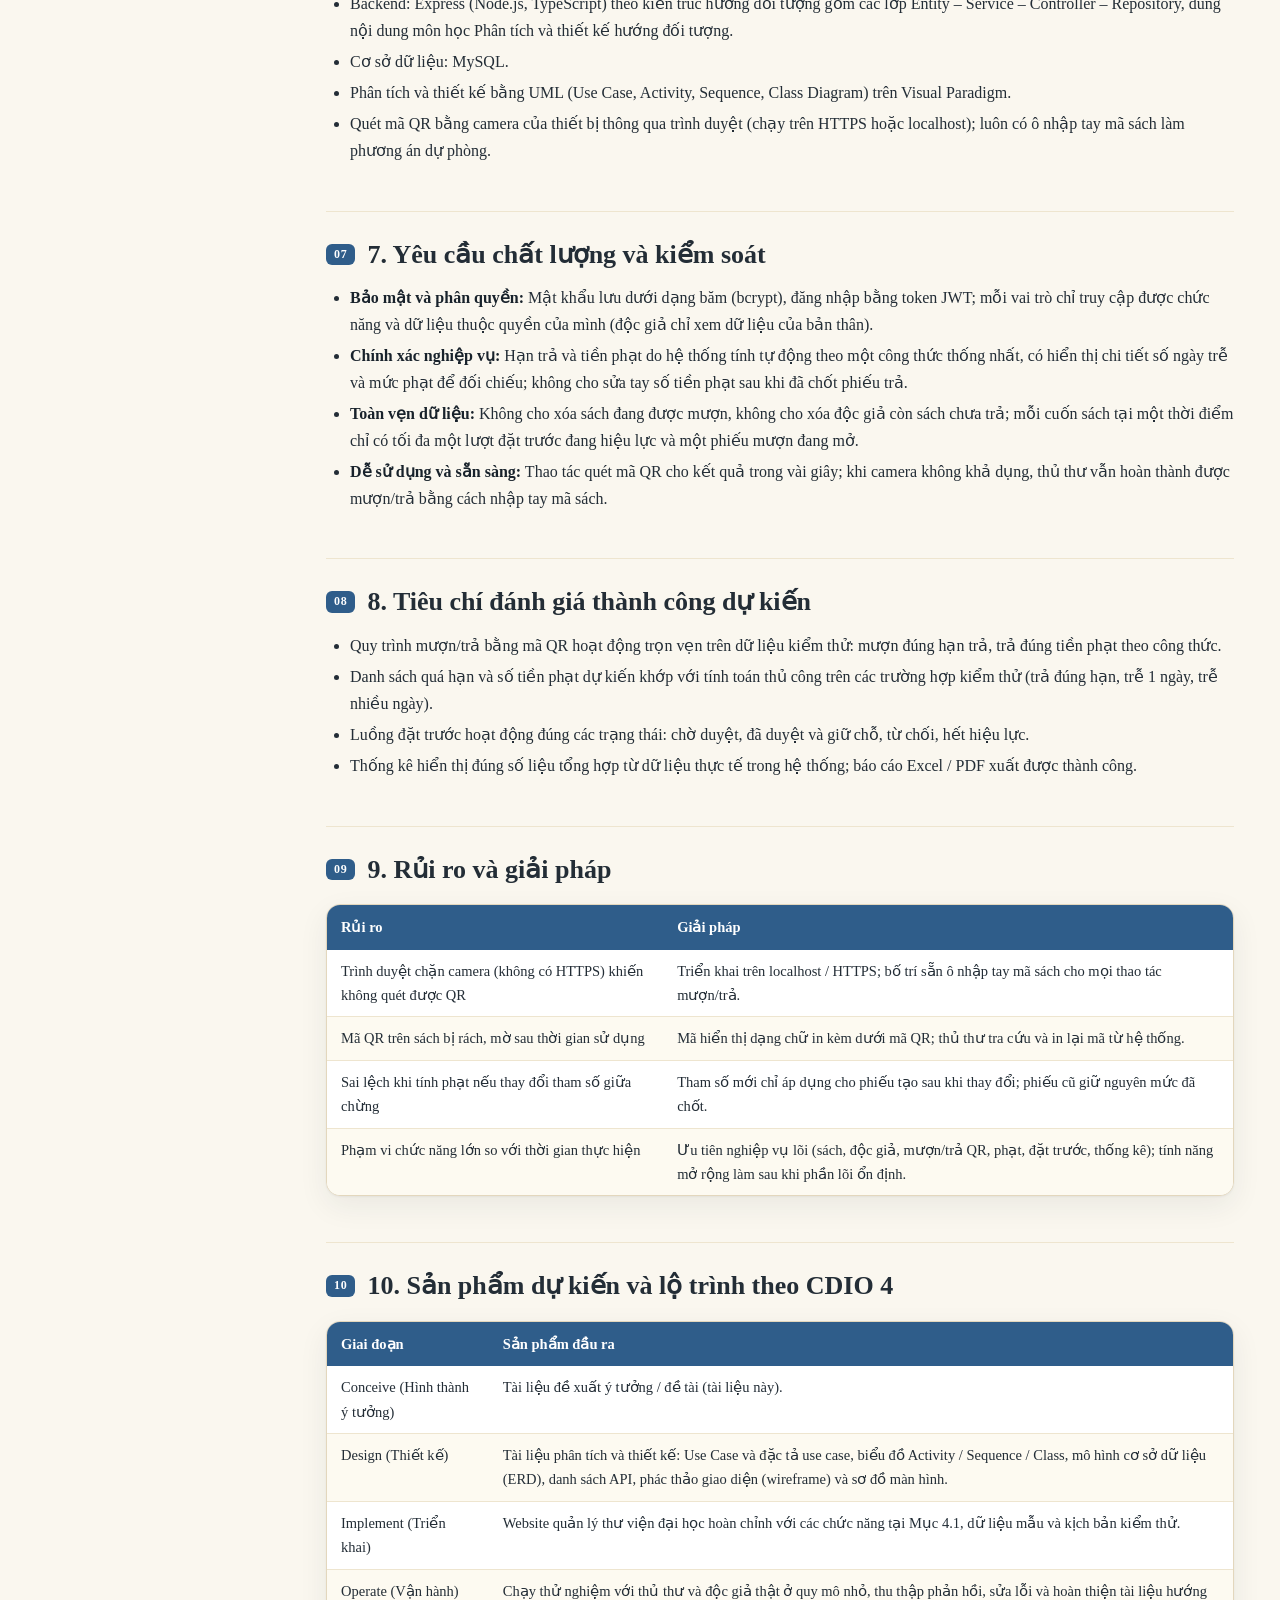
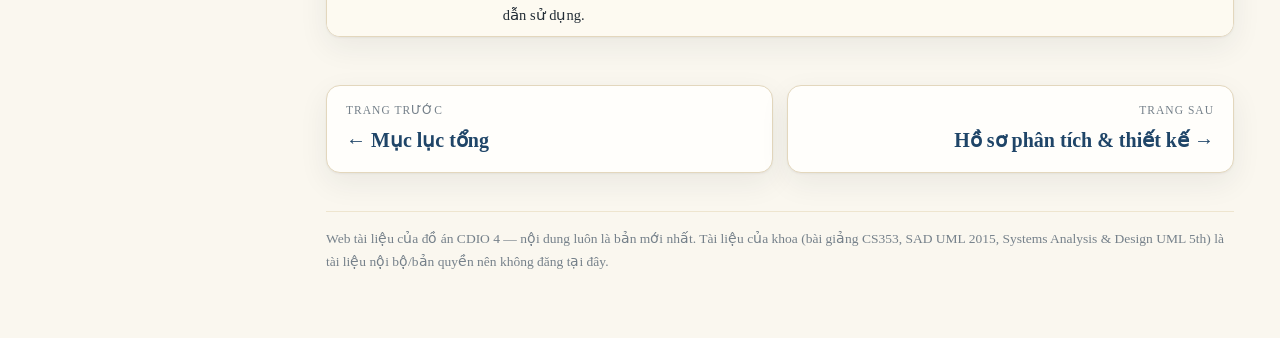
==== commit 51a3eb2d: "Đổi tên Thư viện Mini thành Thư viện Đại học toàn bộ web tài liệu; thêm PlantUML Activity (18) và tê" ====
--- a/conceive.html
+++ b/conceive.html
@@ -4,9 +4,9 @@
 <meta charset="UTF-8">
 <meta name="viewport" content="width=device-width, initial-scale=1">
 <title>Conceive — Website Quản lý Thư viện Đại Học — Tài liệu CDIO 4</title>
-<meta name="description" content="Tài liệu đồ án CDIO 4 — Website Quản lý Thư viện Mini: conceive, phân tích thiết kế, prompt UML, kiểm thử, SQL.">
+<meta name="description" content="Tài liệu đồ án CDIO 4 — Website Quản lý Thư viện Đại học: conceive, phân tích thiết kế, prompt UML, kiểm thử, SQL.">
 <link rel="icon" href="data:image/svg+xml,<svg xmlns='http://www.w3.org/2000/svg' viewBox='0 0 100 100'><text y='.9em' font-size='90'>B</text></svg>">
-<link rel="stylesheet" href="style.css?v=7">
+<link rel="stylesheet" href="style.css?v=9">
 </head>
 <body>
 <header class="topbar">
@@ -44,7 +44,7 @@
 <div class="backdrop" id="backdrop"></div>
 <main class="content">
 <h1>Conceive — Website Quản lý Thư viện Đại Học</h1>
-<p class="meta">Đồ án Website Quản lý Thư viện Mini &middot; Cập nhật lần cuối: 24/10/2026</p>
+<p class="meta">Đồ án Website Quản lý Thư viện Đại học &middot; Cập nhật lần cuối: 24/10/2026</p>
 <h1>ĐỀ XUẤT Ý TƯỞNG / ĐỀ TÀI (CONCEIVE)</h1>
 <h2 id="1-ten-y-tuong-san-pham">1. Tên ý tưởng / Sản phẩm</h2>
 <p><strong>Website Quản lý Thư viện Đại Học — Mượn/trả sách bằng mã QR, đặt trước trực tuyến và tính phạt trễ tự động</strong></p>
@@ -219,7 +219,7 @@
 </tr>
 <tr>
 <td>Implement (Triển khai)</td>
-<td>Website quản lý thư viện mini hoàn chỉnh với các chức năng tại Mục 4.1, dữ liệu mẫu và kịch bản kiểm thử.</td>
+<td>Website quản lý thư viện đại học hoàn chỉnh với các chức năng tại Mục 4.1, dữ liệu mẫu và kịch bản kiểm thử.</td>
 </tr>
 <tr>
 <td>Operate (Vận hành)</td>
@@ -235,6 +235,6 @@
 </main>
 </div>
 <button class="to-top" id="toTop" aria-label="Về đầu trang">&#8593;</button>
-<script src="docs.js?v=7"></script>
+<script src="docs.js?v=9"></script>
 </body>
 </html>
--- a/style.css
+++ b/style.css
@@ -47,6 +47,8 @@
 .toc a{display:block;text-decoration:none;font-size:13.5px;color:var(--ink-soft);
   padding:4px 10px 4px 14px;margin-left:-1px;border-left:2px solid transparent;line-height:1.45}
 .toc a.lv3{padding-left:27px;font-size:13px;color:var(--muted)}
+.toc a.toc-group{font-weight:700;color:var(--ink);font-size:14px;margin-top:12px;padding-top:10px;border-top:1px solid var(--line-soft)}
+.toc a.toc-prompt{padding-left:27px;font-size:13px}
 .toc a:hover{color:var(--accent-ink)}
 .toc a.active{color:var(--accent-ink);font-weight:700;border-left-color:var(--accent);background:var(--accent-soft)}
 .backdrop{display:none}
@@ -154,6 +156,7 @@
 .prog-lb-close{background:#fff;border:none;border-radius:999px;padding:8px 20px;font-size:14px;font-weight:700;cursor:pointer;color:var(--ink)}
 .prog-lb-actions a{background:var(--accent);color:#fff;border-radius:999px;padding:9px 22px;font-size:14px;font-weight:600;text-decoration:none}
 .prog-lightbox{overflow:auto}
+.content img,.home img{cursor:zoom-in}
 .prog-lb-zoom{display:flex;gap:8px;align-items:center;flex-wrap:wrap;justify-content:center}
 .prog-lb-zoom button{background:#fff;border:none;border-radius:999px;padding:7px 16px;font-size:13.5px;font-weight:700;cursor:pointer;color:var(--ink)}
 .prog-lb-zoom span{color:#fff;font-size:13.5px;font-weight:600;min-width:110px;text-align:center}
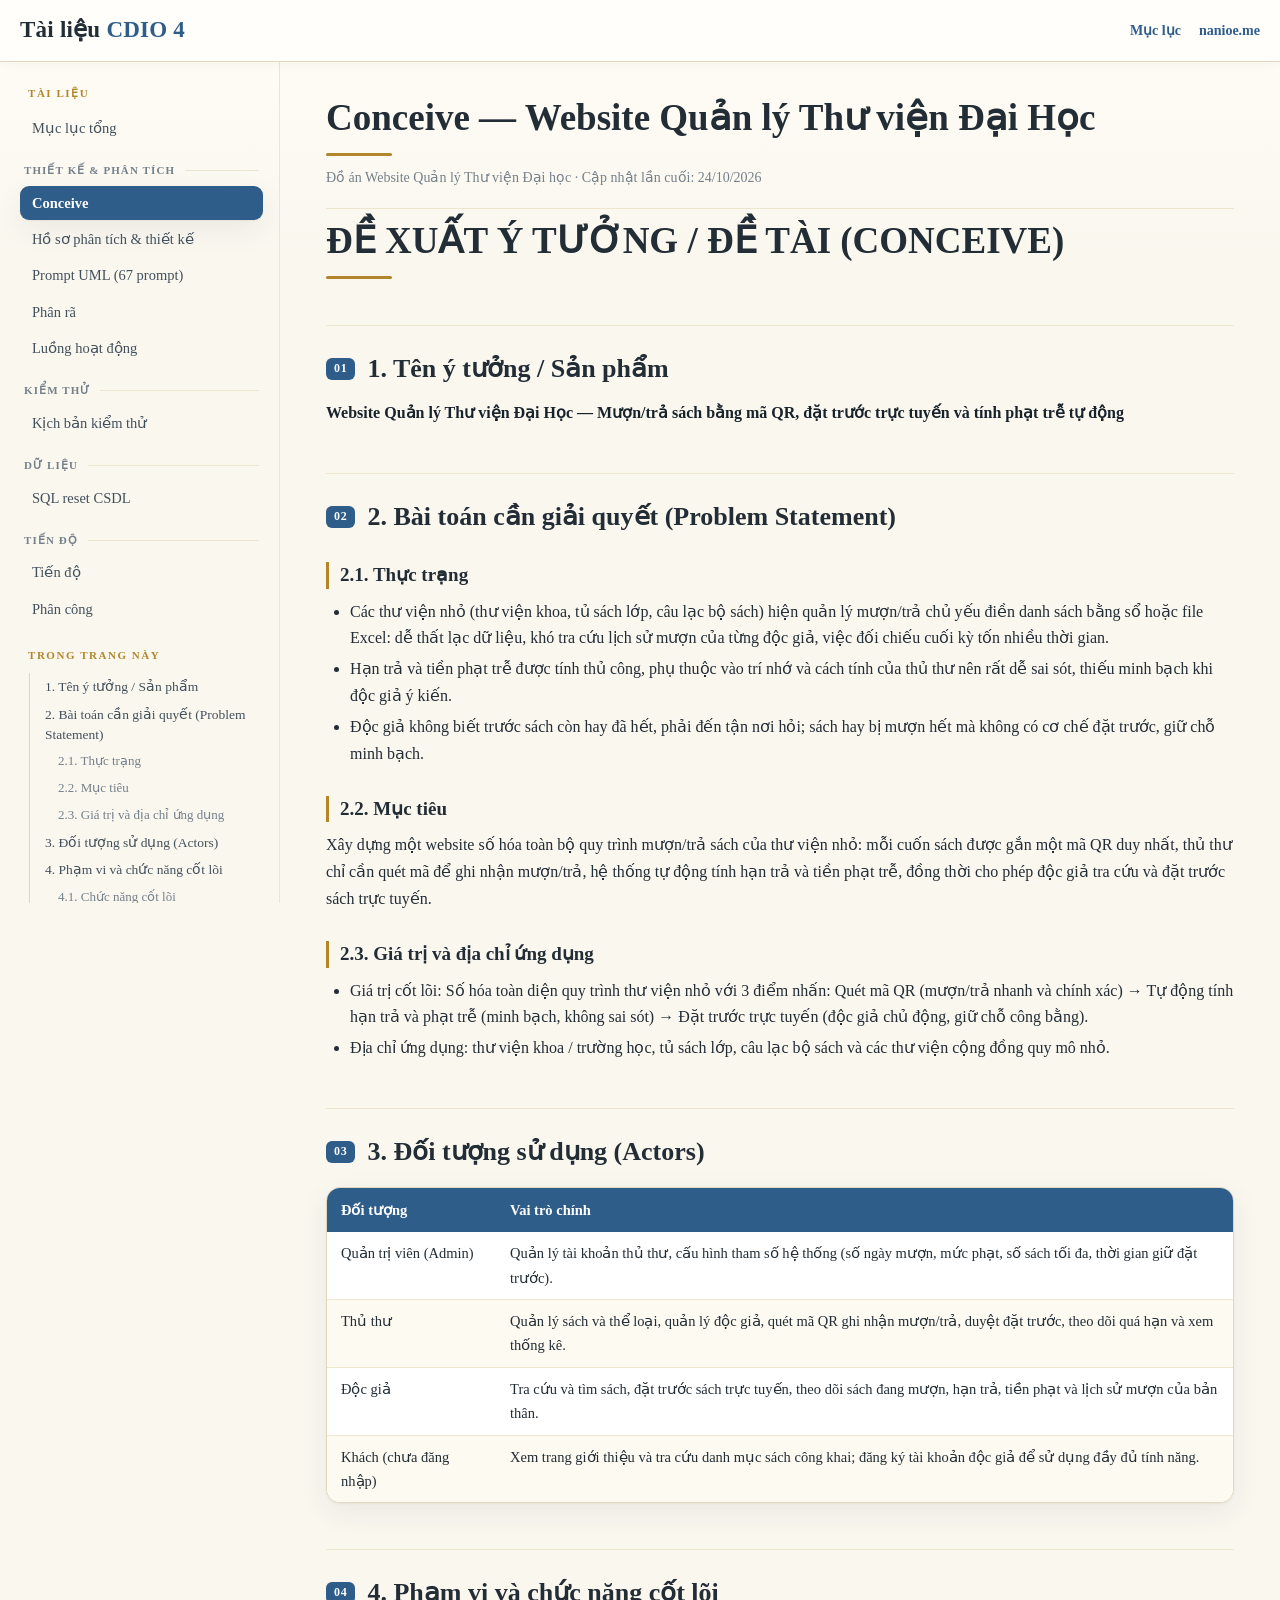
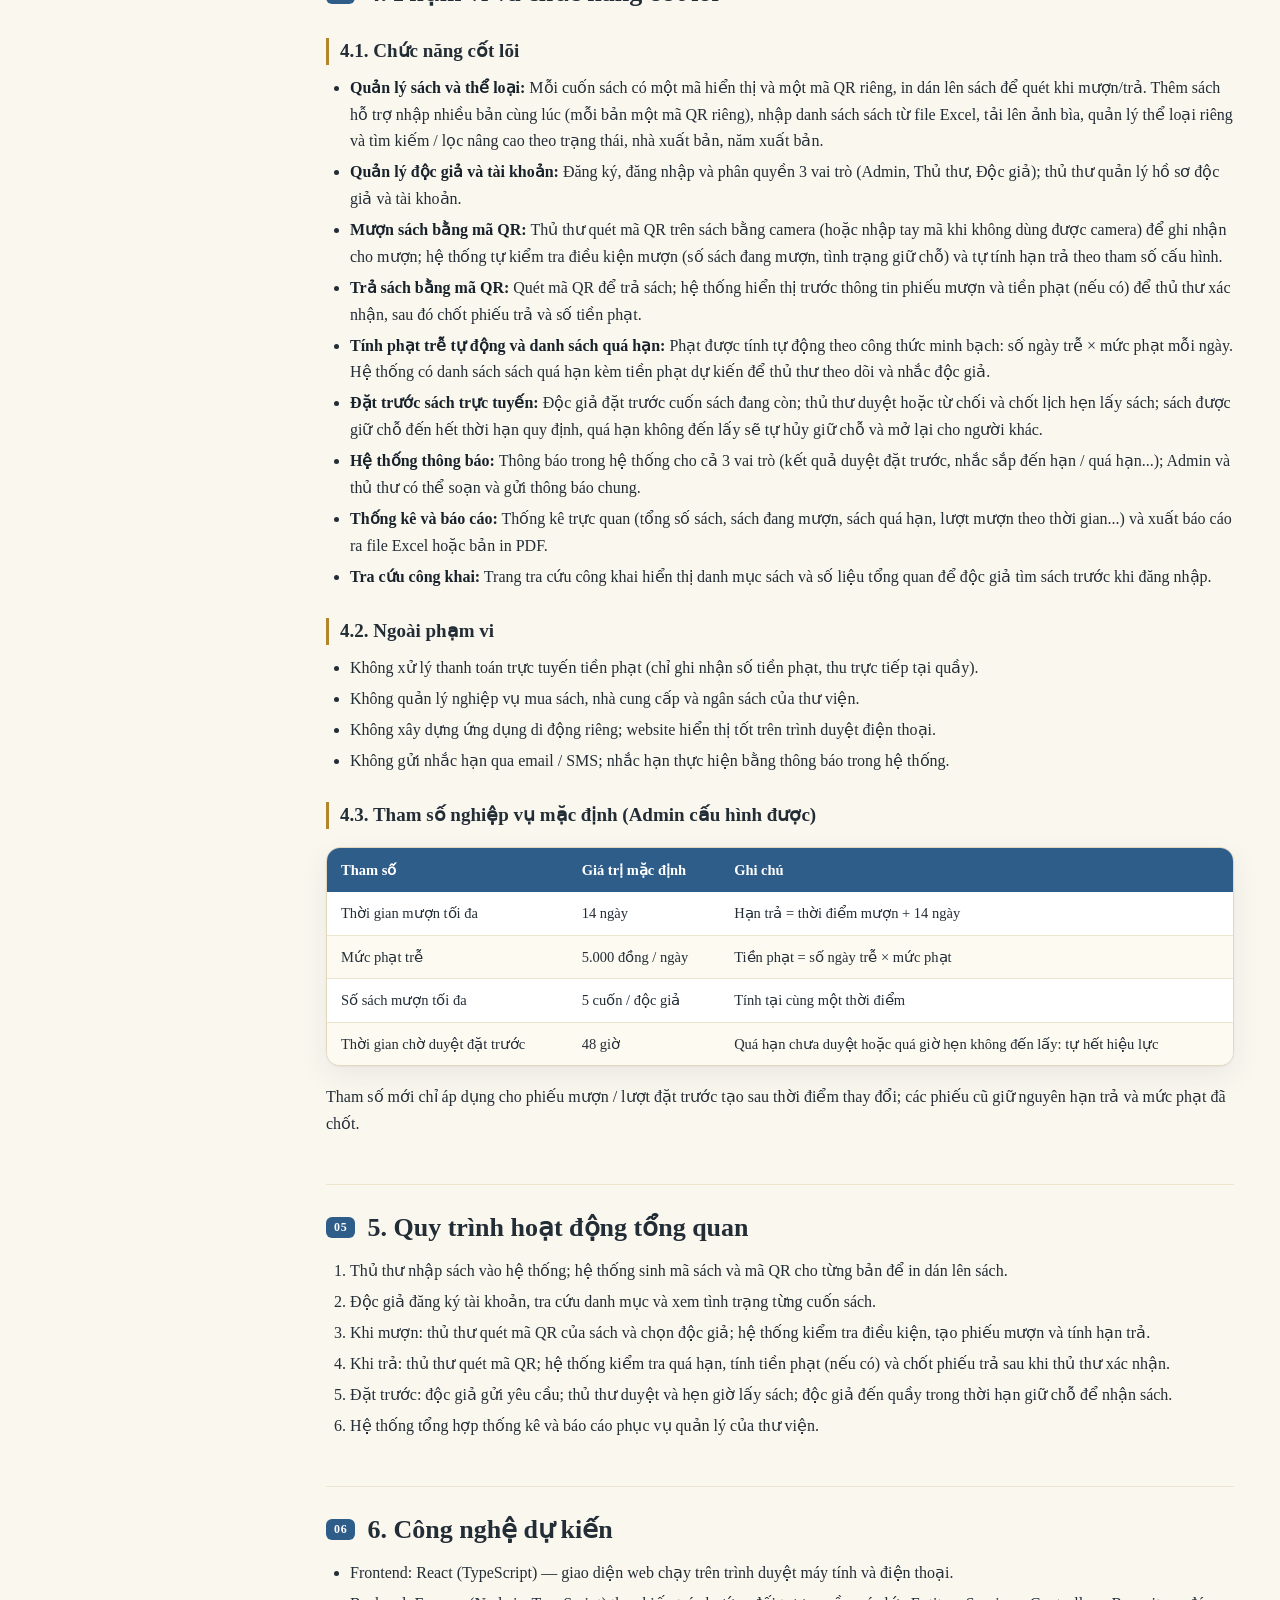
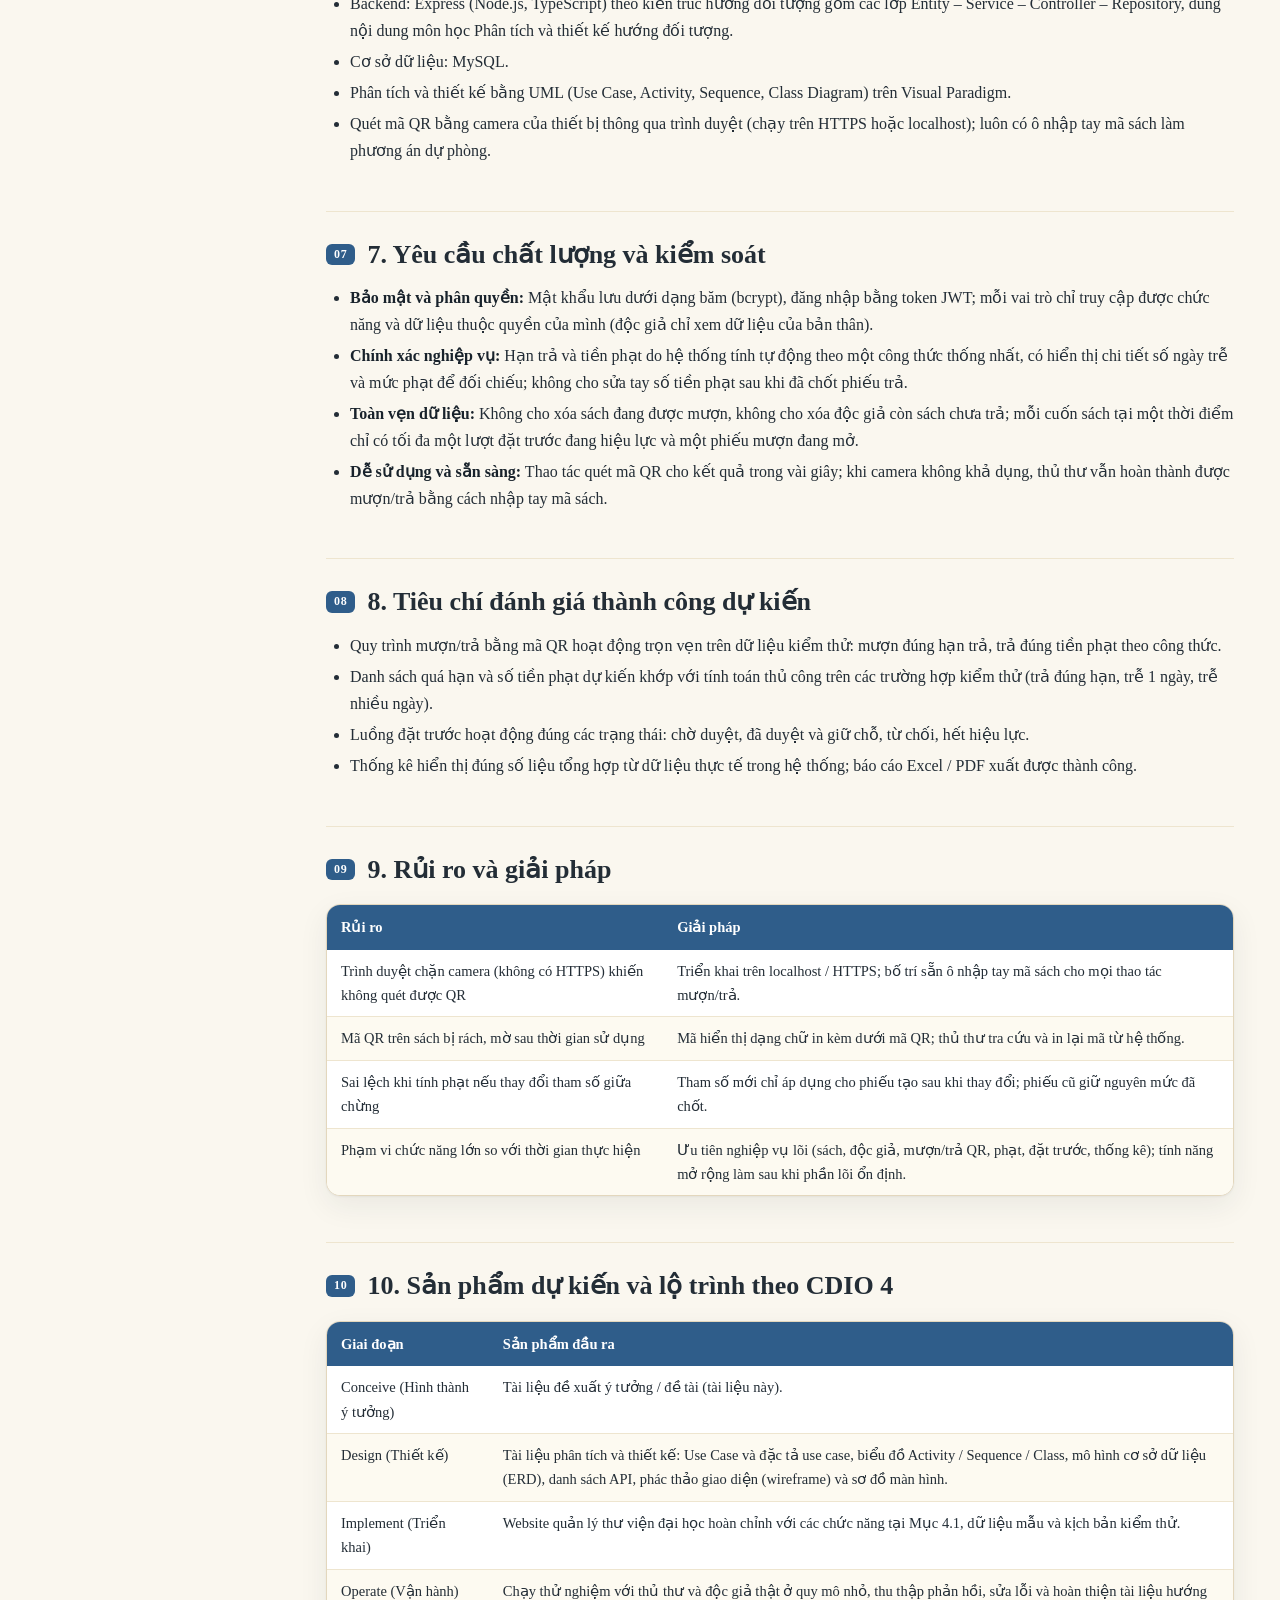
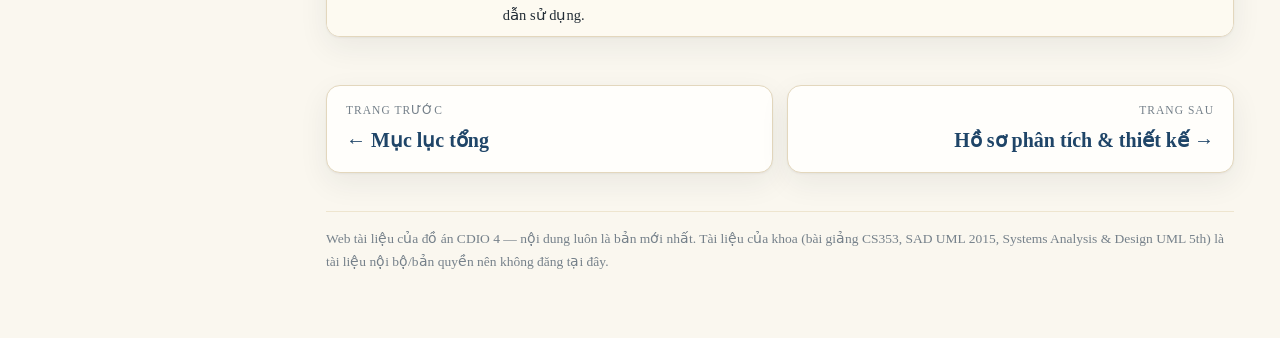
==== commit bbe4a8bf: "Sua ho so + xep Prompt theo UC + them trang Phan ra (SQL giu nguyen)" ====
--- a/conceive.html
+++ b/conceive.html
@@ -19,7 +19,7 @@
 <div class="side-label">Tài liệu</div>
 <nav class="doc-nav">
 <a href="index.html">Mục lục tổng</a>
-<div class="nav-group">Thiết kế &amp; phân tích</div><a href="conceive.html" class="active">Conceive</a><a href="ho-so-thiet-ke.html">Hồ sơ phân tích &amp; thiết kế</a><a href="prompt-uml.html">Prompt UML (52 prompt)</a><a href="luong-hoat-dong.html">Luồng hoạt động</a><div class="nav-group">Kiểm thử</div><a href="kich-ban-kiem-thu.html">Kịch bản kiểm thử</a><div class="nav-group">Dữ liệu</div><a href="du-lieu-sql.html">SQL reset CSDL</a><div class="nav-group">Tiến độ</div><a href="tien-do.html">Tiến độ</a>
+<div class="nav-group">Thiết kế &amp; phân tích</div><a href="conceive.html" class="active">Conceive</a><a href="ho-so-thiet-ke.html">Hồ sơ phân tích &amp; thiết kế</a><a href="prompt-uml.html">Prompt UML (67 prompt)</a><a href="phan-ra.html">Phân rã</a><a href="luong-hoat-dong.html">Luồng hoạt động</a><div class="nav-group">Kiểm thử</div><a href="kich-ban-kiem-thu.html">Kịch bản kiểm thử</a><div class="nav-group">Dữ liệu</div><a href="du-lieu-sql.html">SQL reset CSDL</a><div class="nav-group">Tiến độ</div><a href="tien-do.html">Tiến độ</a><a href="phan-cong.html">Phân công</a>
 </nav>
 <div class="side-label">Trong trang này</div>
 <nav class="toc">
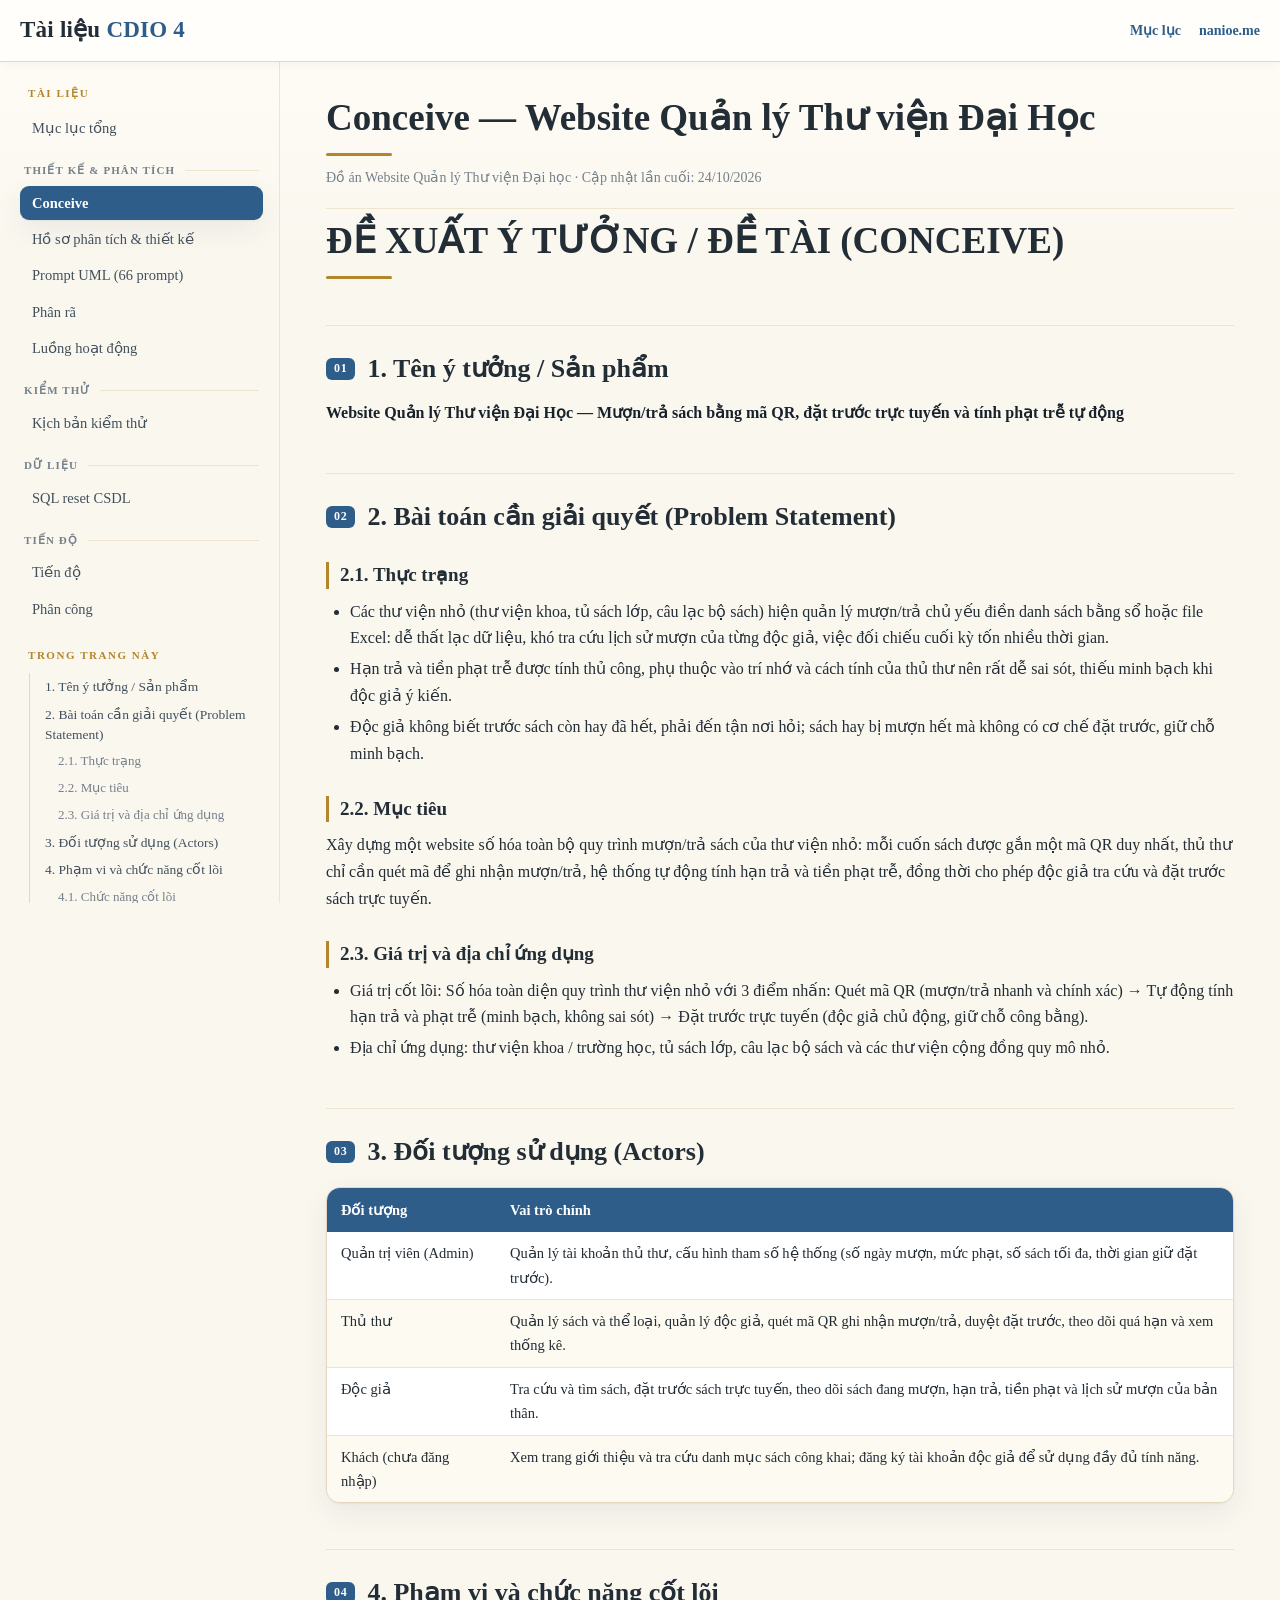
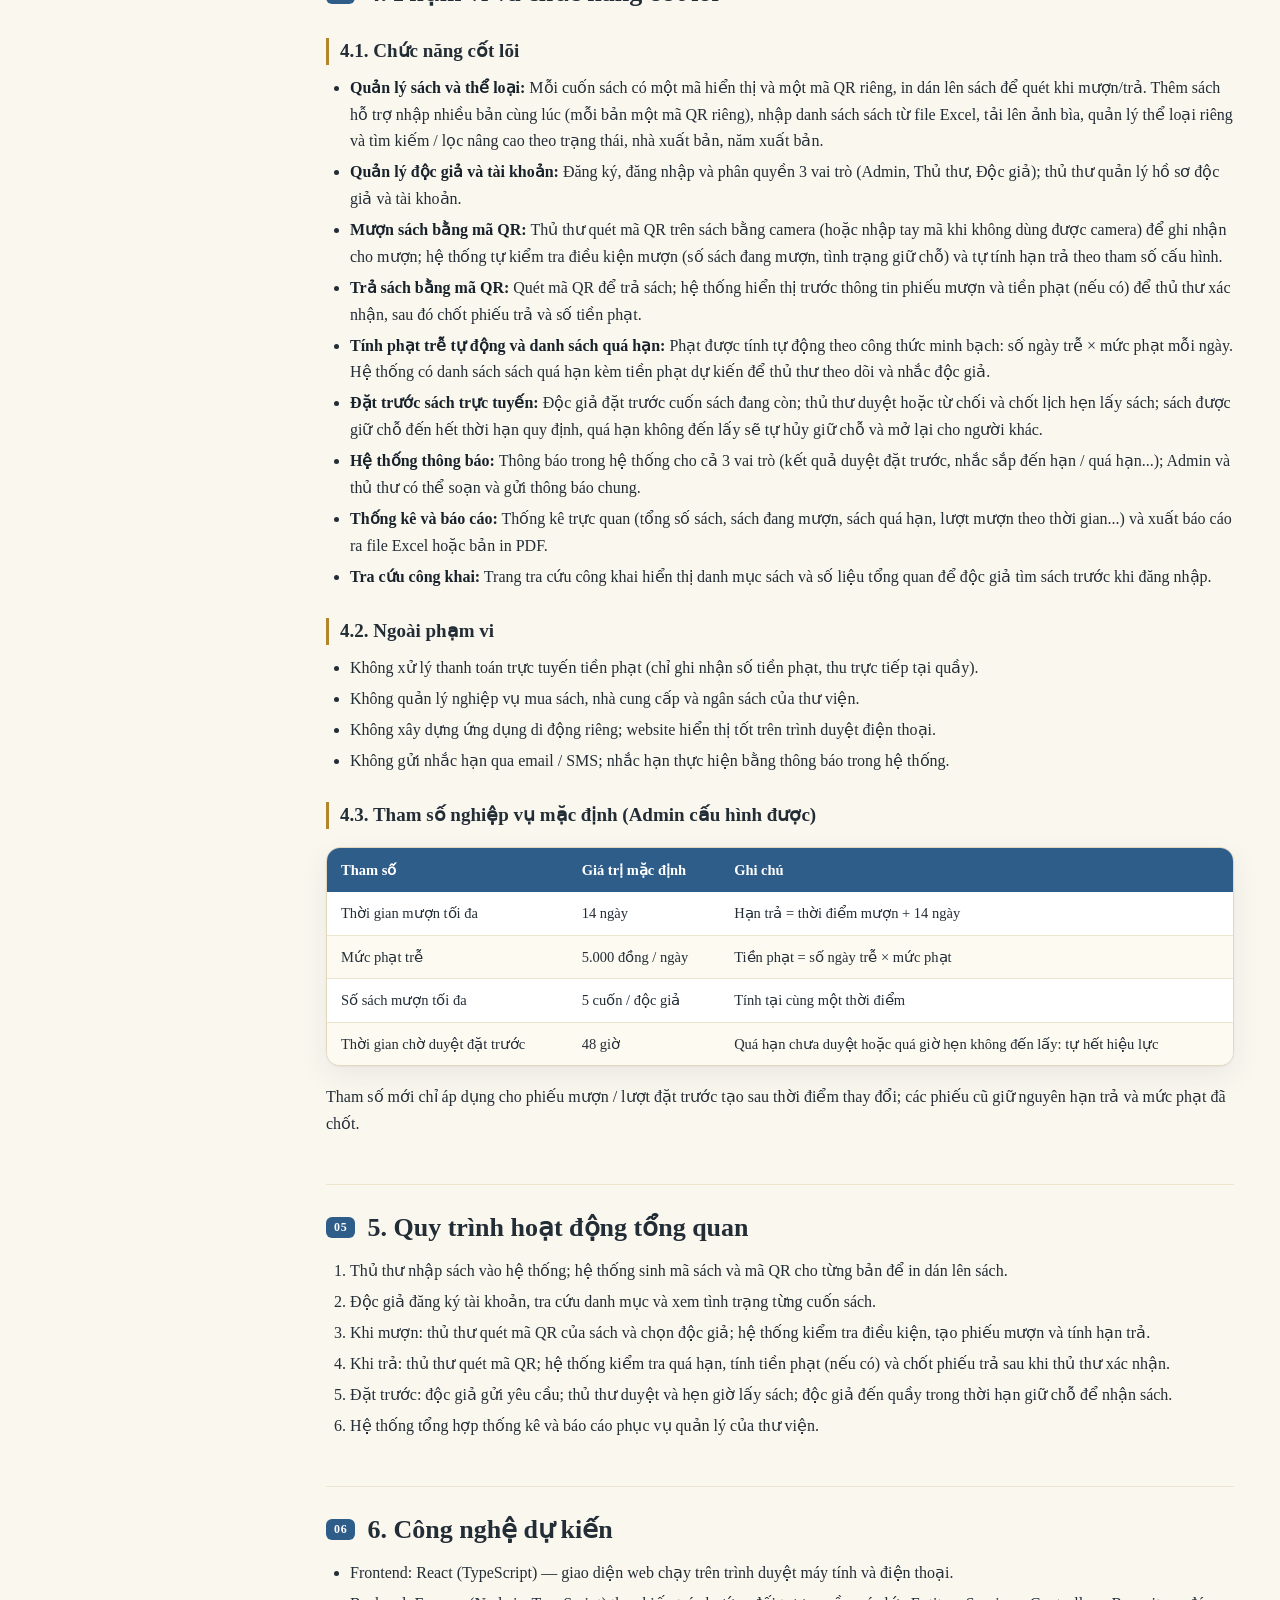
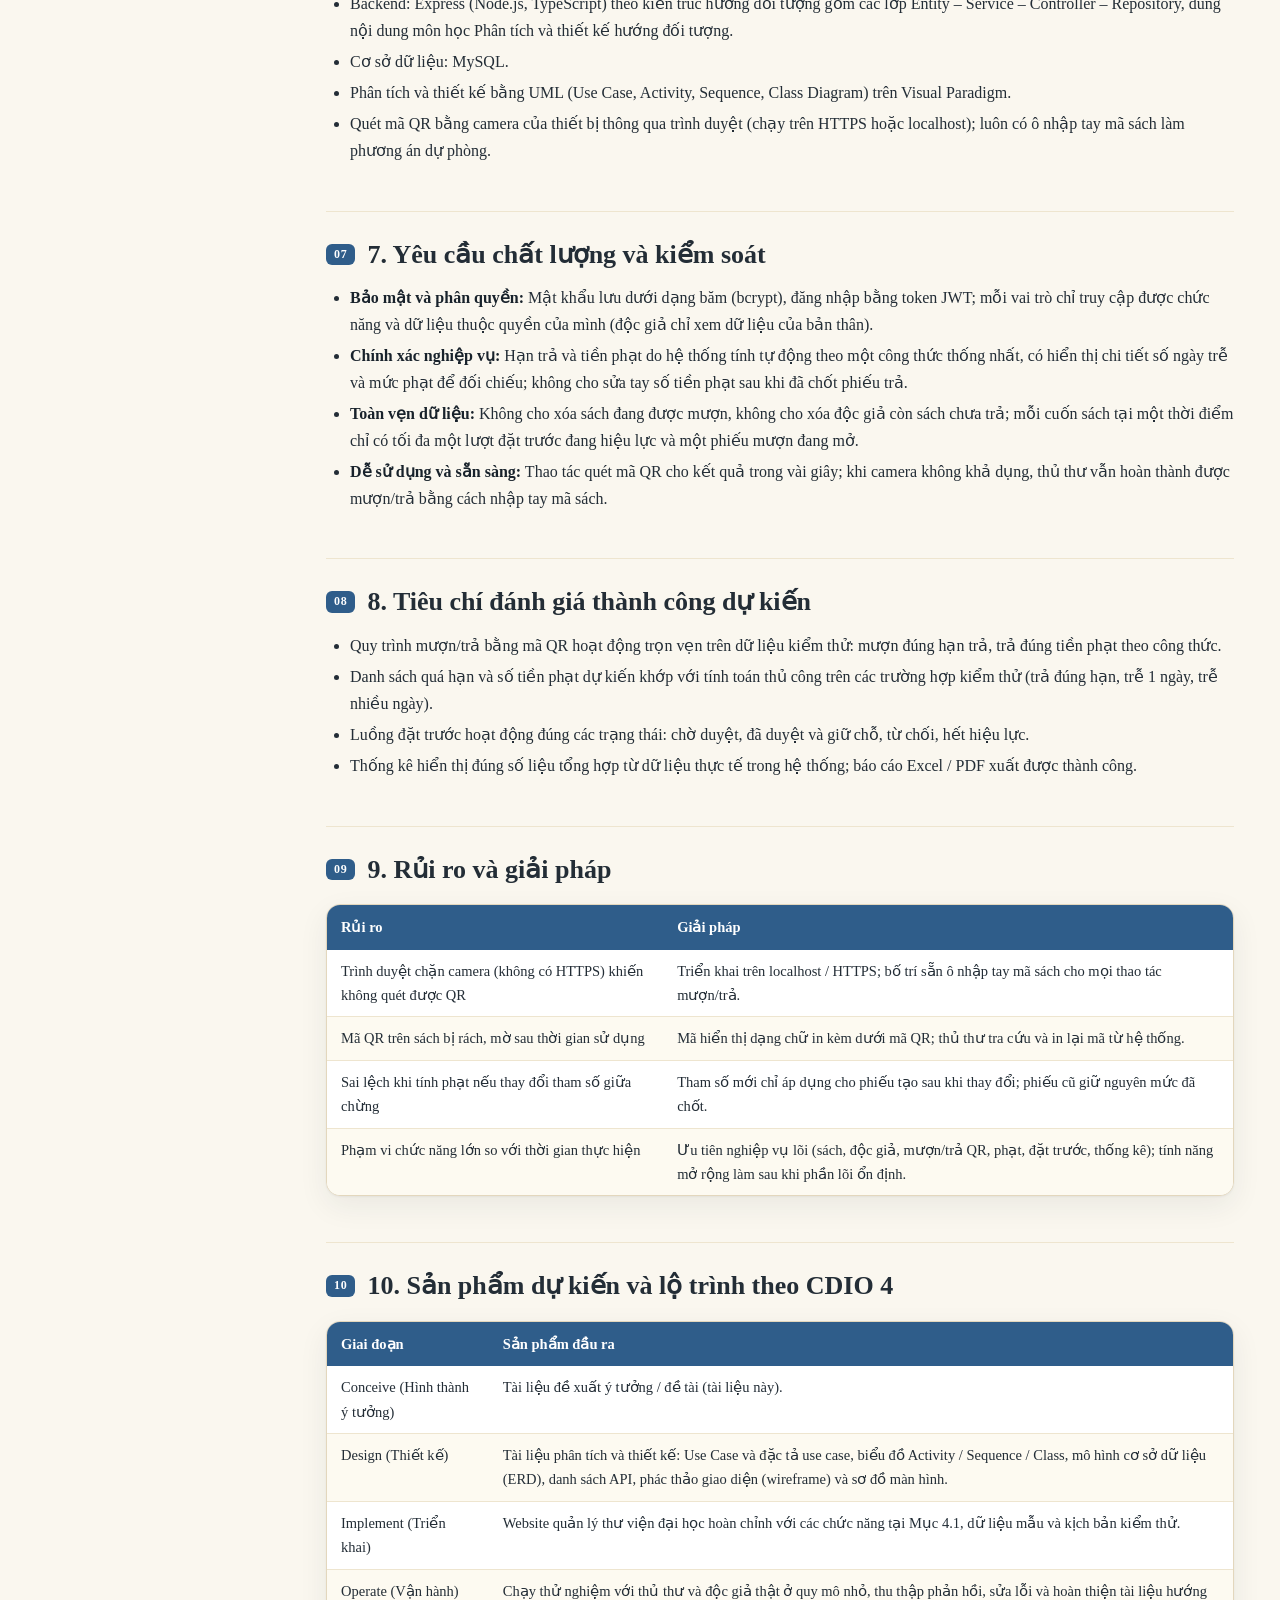
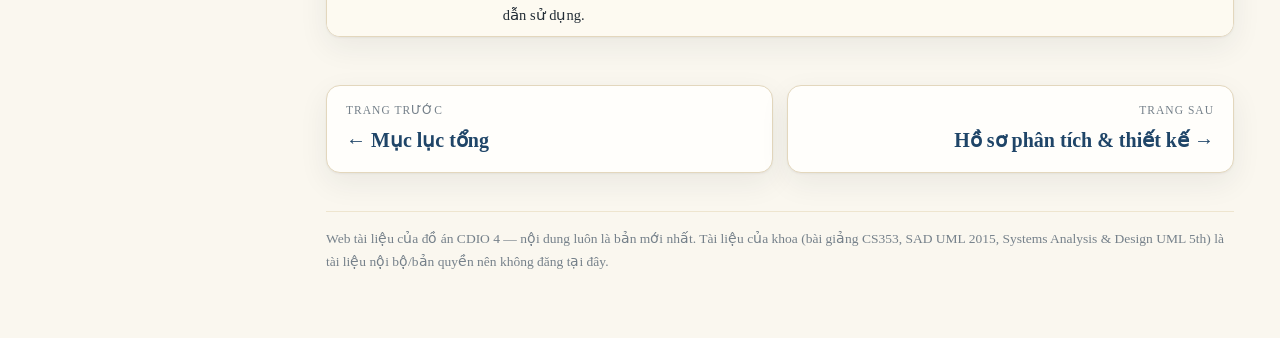
==== commit e7032343: "Bo Activity tong the Prompt 0, tong 67 -> 66 prompt, tien do 11/66" ====
--- a/conceive.html
+++ b/conceive.html
@@ -19,7 +19,7 @@
 <div class="side-label">Tài liệu</div>
 <nav class="doc-nav">
 <a href="index.html">Mục lục tổng</a>
-<div class="nav-group">Thiết kế &amp; phân tích</div><a href="conceive.html" class="active">Conceive</a><a href="ho-so-thiet-ke.html">Hồ sơ phân tích &amp; thiết kế</a><a href="prompt-uml.html">Prompt UML (67 prompt)</a><a href="phan-ra.html">Phân rã</a><a href="luong-hoat-dong.html">Luồng hoạt động</a><div class="nav-group">Kiểm thử</div><a href="kich-ban-kiem-thu.html">Kịch bản kiểm thử</a><div class="nav-group">Dữ liệu</div><a href="du-lieu-sql.html">SQL reset CSDL</a><div class="nav-group">Tiến độ</div><a href="tien-do.html">Tiến độ</a><a href="phan-cong.html">Phân công</a>
+<div class="nav-group">Thiết kế &amp; phân tích</div><a href="conceive.html" class="active">Conceive</a><a href="ho-so-thiet-ke.html">Hồ sơ phân tích &amp; thiết kế</a><a href="prompt-uml.html">Prompt UML (66 prompt)</a><a href="phan-ra.html">Phân rã</a><a href="luong-hoat-dong.html">Luồng hoạt động</a><div class="nav-group">Kiểm thử</div><a href="kich-ban-kiem-thu.html">Kịch bản kiểm thử</a><div class="nav-group">Dữ liệu</div><a href="du-lieu-sql.html">SQL reset CSDL</a><div class="nav-group">Tiến độ</div><a href="tien-do.html">Tiến độ</a><a href="phan-cong.html">Phân công</a>
 </nav>
 <div class="side-label">Trong trang này</div>
 <nav class="toc">
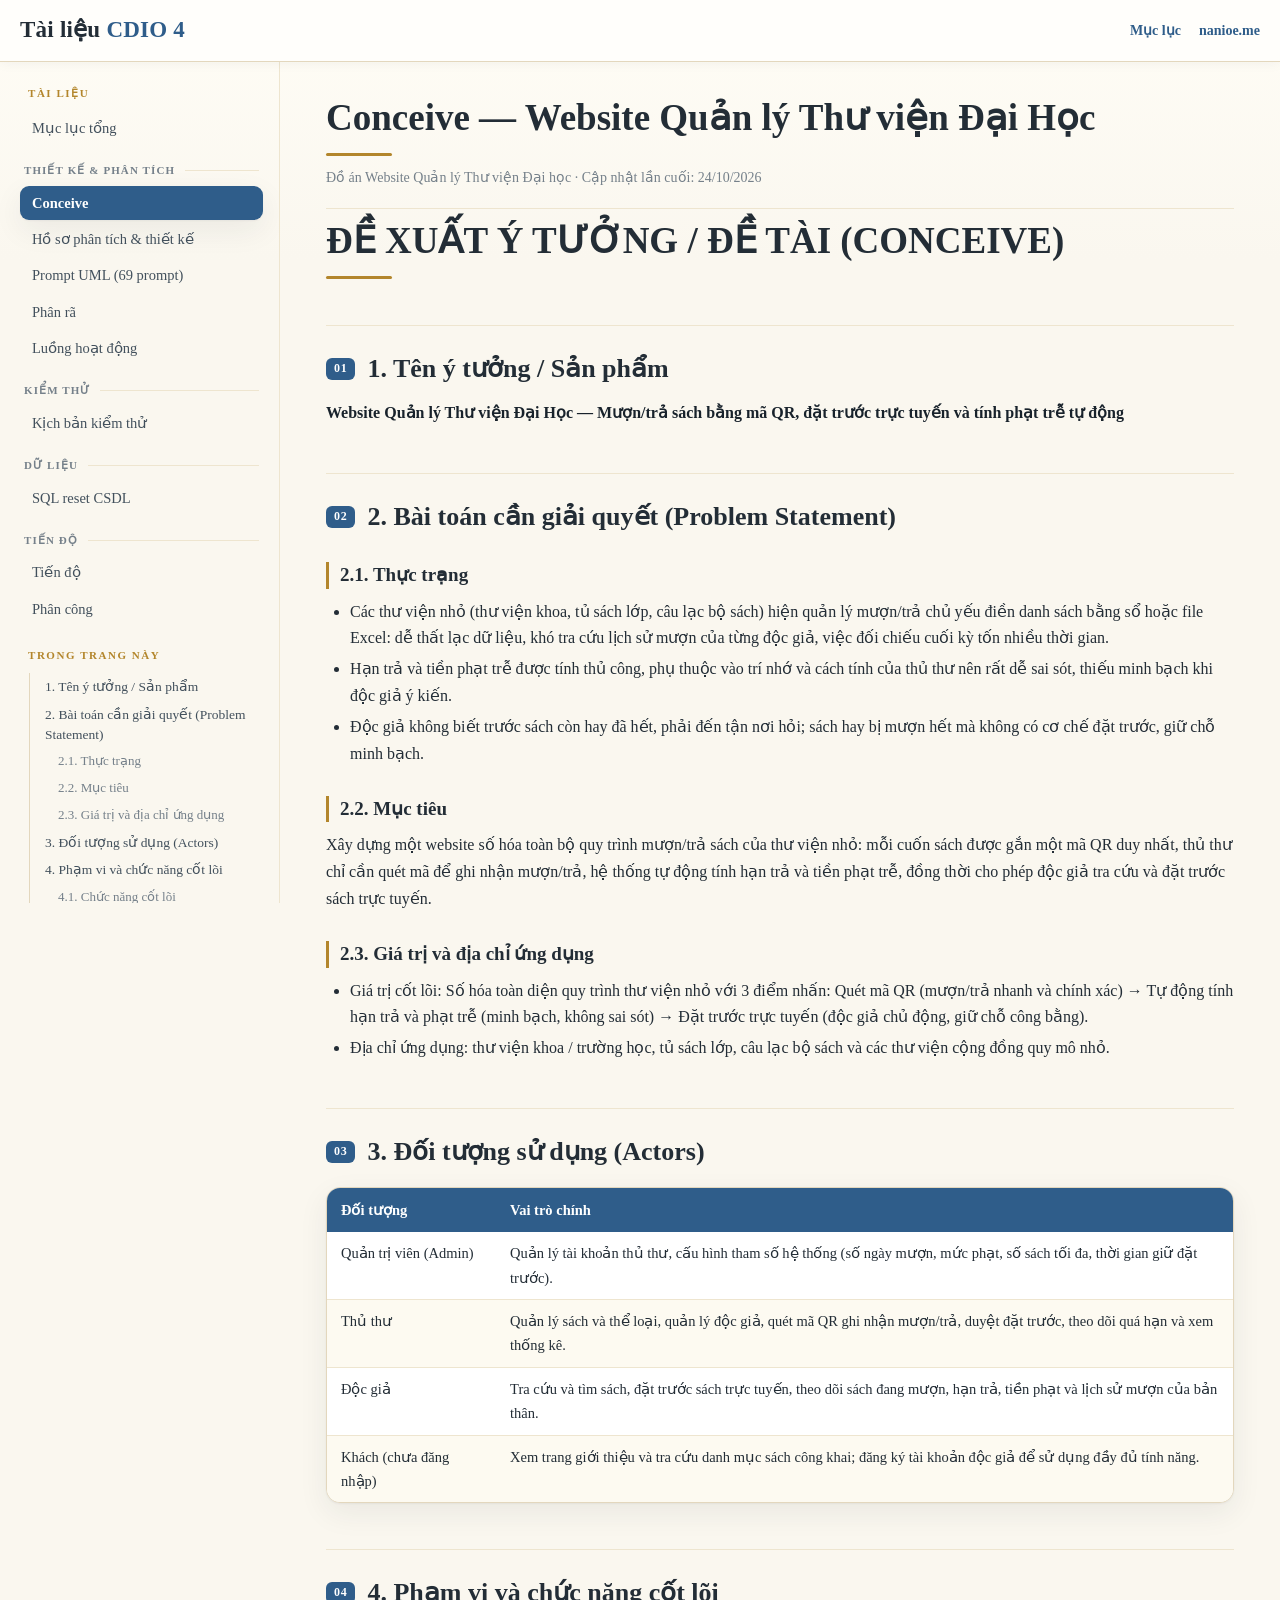
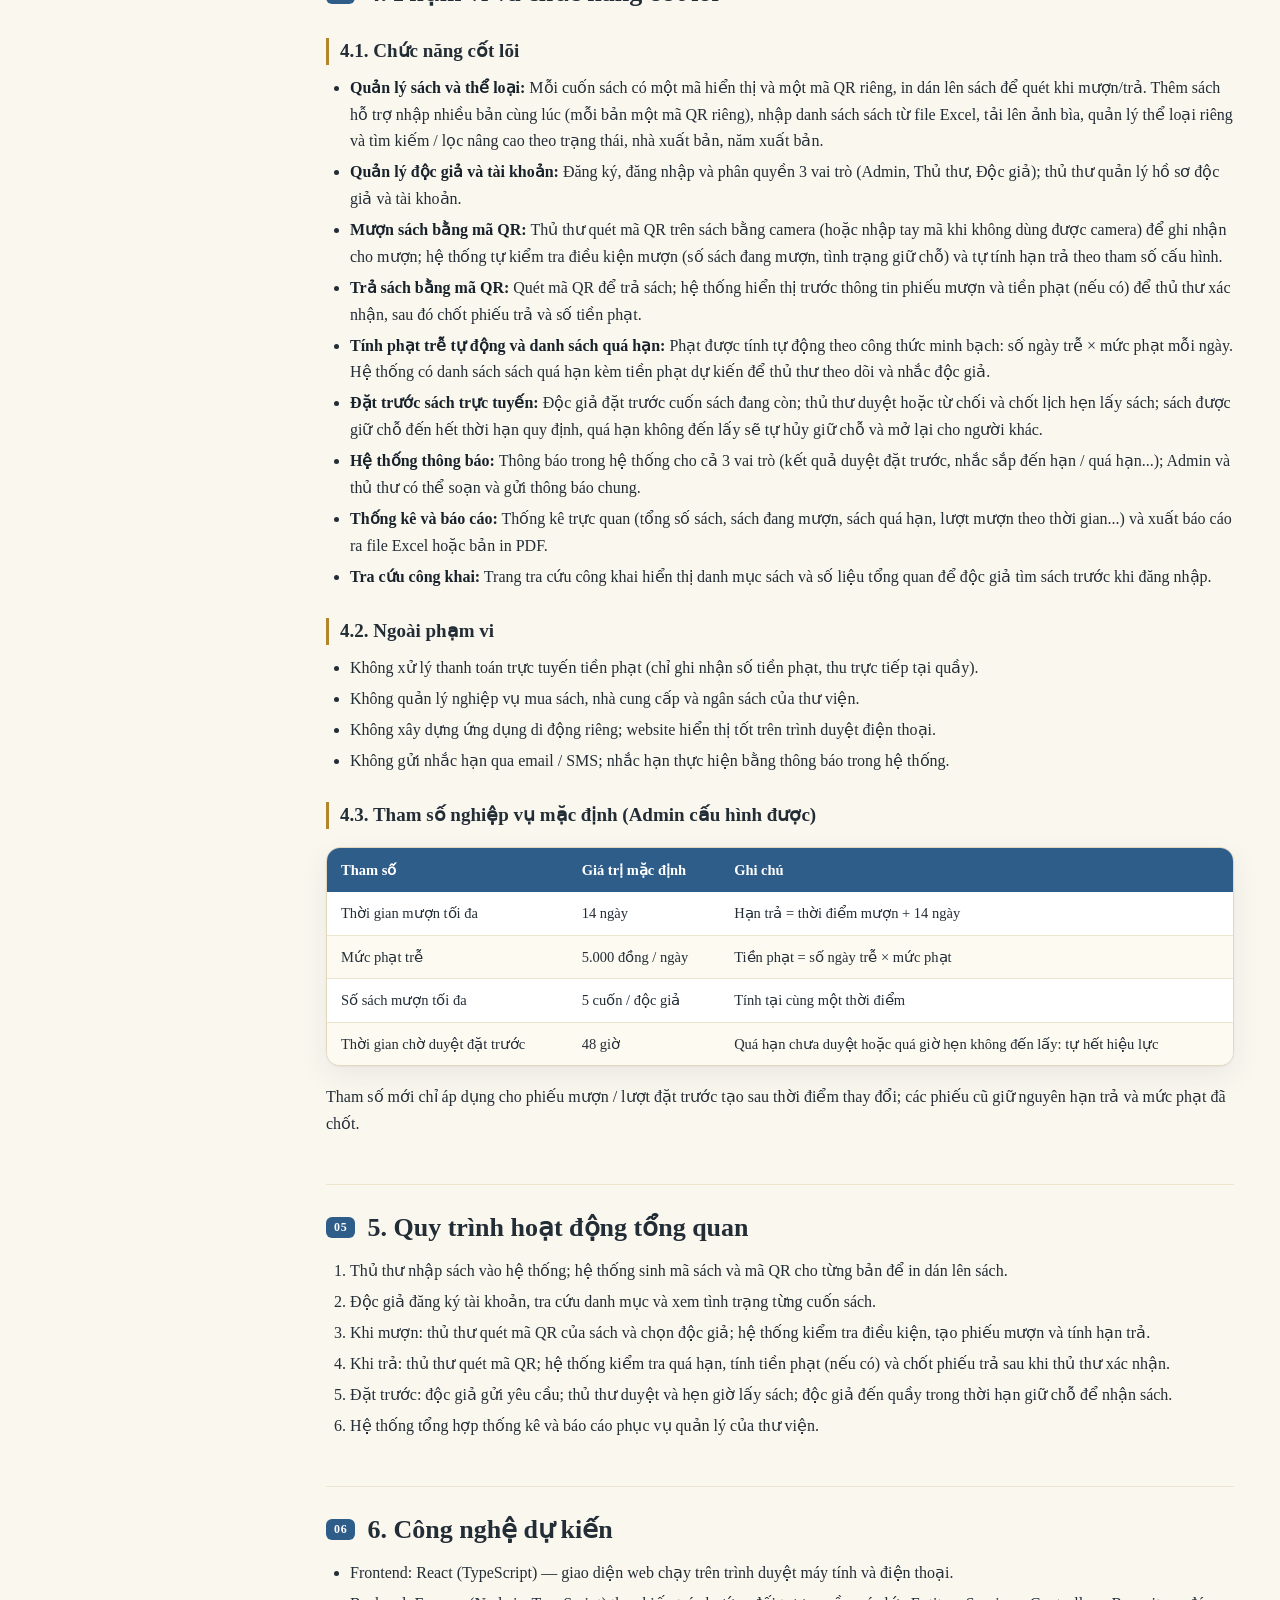
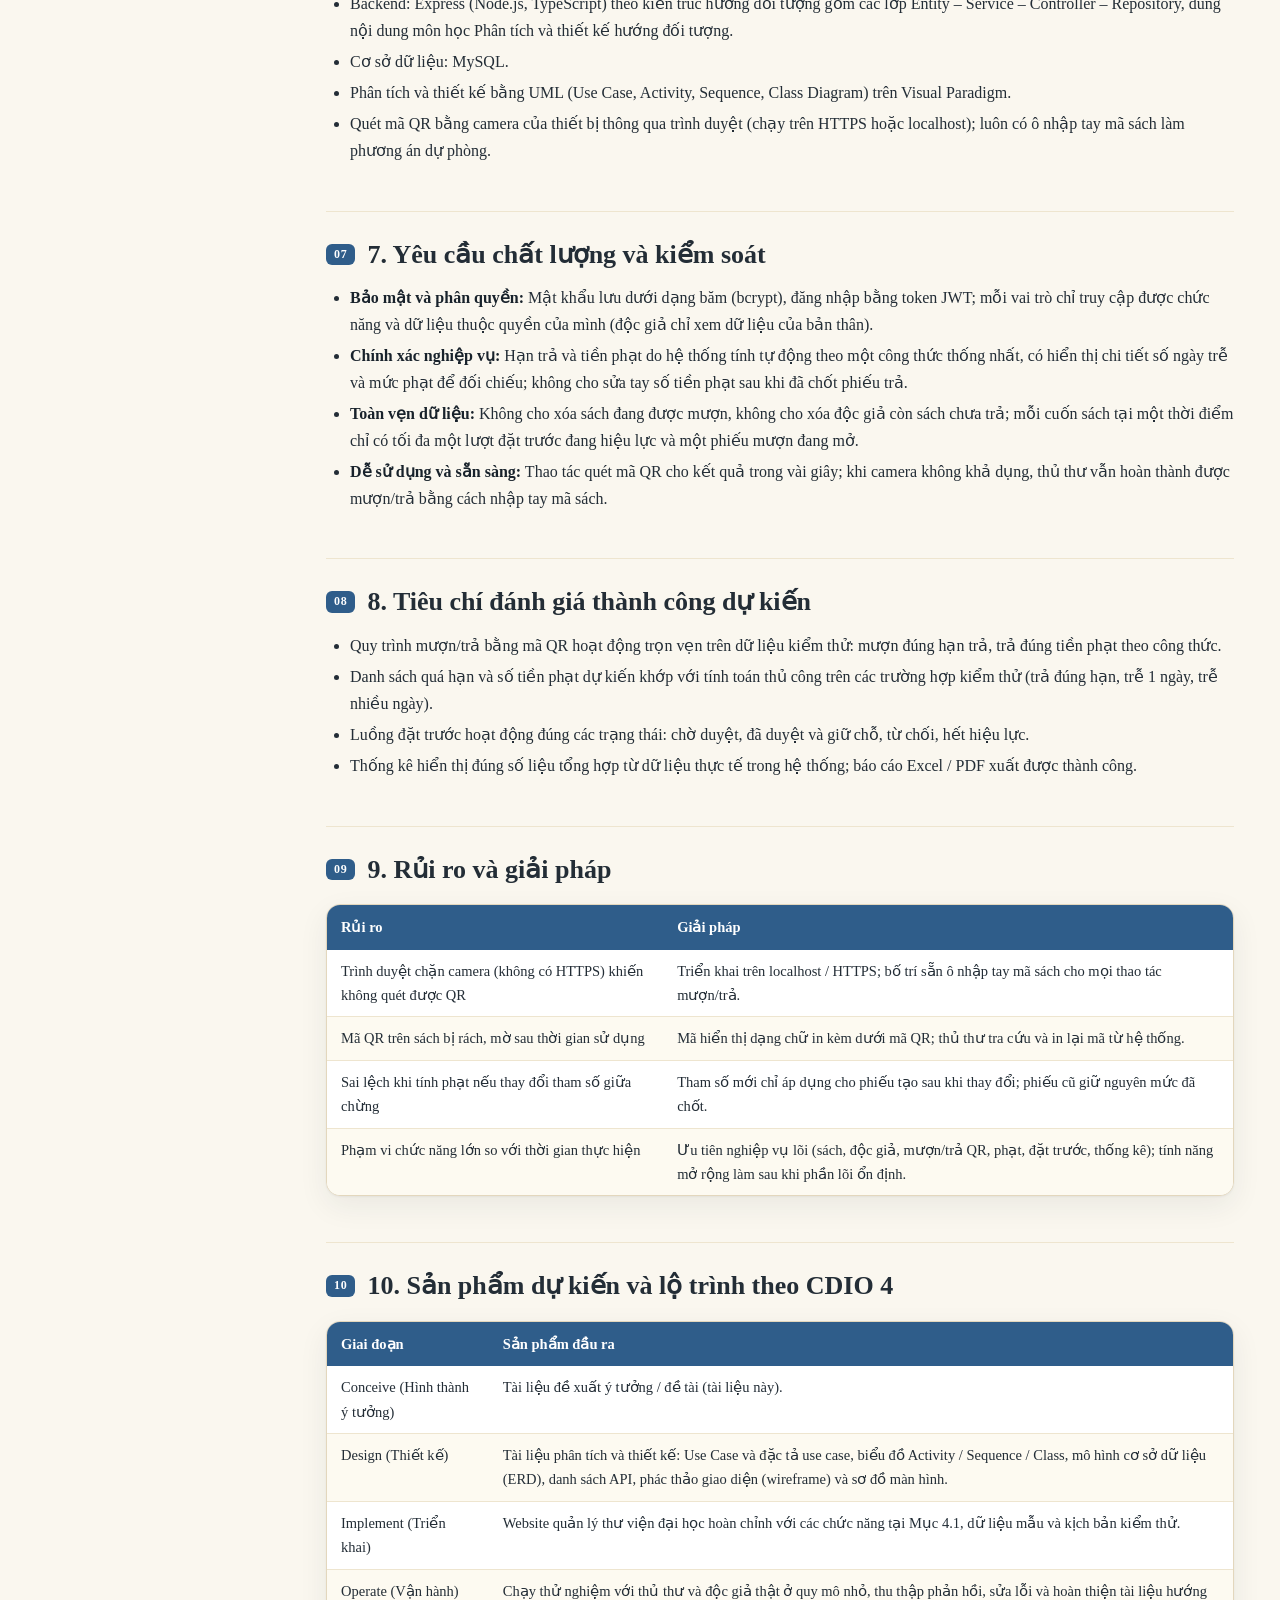
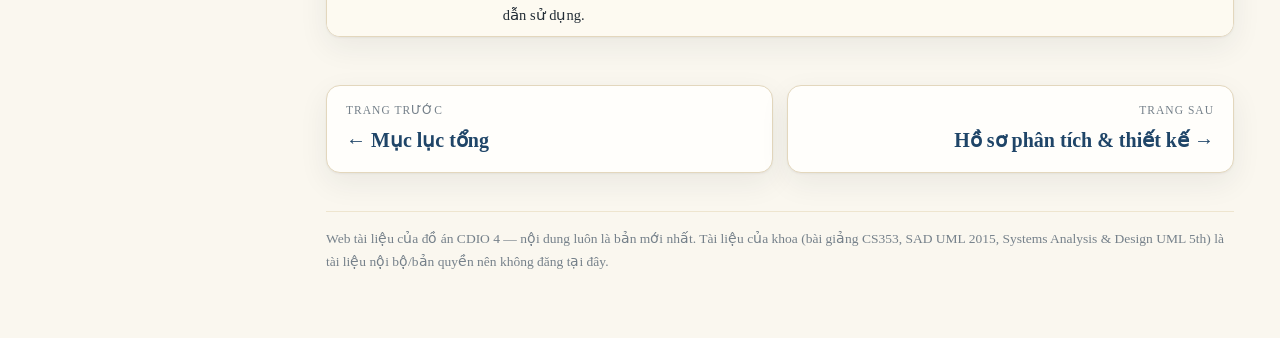
==== commit 3120c949: "Doi ten UC04 Lap phieu muon sach, UC05 Duyet tra sach; thay 28 anh so do (NNN + Thu vien), tien do 5" ====
--- a/conceive.html
+++ b/conceive.html
@@ -19,7 +19,7 @@
 <div class="side-label">Tài liệu</div>
 <nav class="doc-nav">
 <a href="index.html">Mục lục tổng</a>
-<div class="nav-group">Thiết kế &amp; phân tích</div><a href="conceive.html" class="active">Conceive</a><a href="ho-so-thiet-ke.html">Hồ sơ phân tích &amp; thiết kế</a><a href="prompt-uml.html">Prompt UML (66 prompt)</a><a href="phan-ra.html">Phân rã</a><a href="luong-hoat-dong.html">Luồng hoạt động</a><div class="nav-group">Kiểm thử</div><a href="kich-ban-kiem-thu.html">Kịch bản kiểm thử</a><div class="nav-group">Dữ liệu</div><a href="du-lieu-sql.html">SQL reset CSDL</a><div class="nav-group">Tiến độ</div><a href="tien-do.html">Tiến độ</a><a href="phan-cong.html">Phân công</a>
+<div class="nav-group">Thiết kế &amp; phân tích</div><a href="conceive.html" class="active">Conceive</a><a href="ho-so-thiet-ke.html">Hồ sơ phân tích &amp; thiết kế</a><a href="prompt-uml.html">Prompt UML (69 prompt)</a><a href="phan-ra.html">Phân rã</a><a href="luong-hoat-dong.html">Luồng hoạt động</a><div class="nav-group">Kiểm thử</div><a href="kich-ban-kiem-thu.html">Kịch bản kiểm thử</a><div class="nav-group">Dữ liệu</div><a href="du-lieu-sql.html">SQL reset CSDL</a><div class="nav-group">Tiến độ</div><a href="tien-do.html">Tiến độ</a><a href="phan-cong.html">Phân công</a>
 </nav>
 <div class="side-label">Trong trang này</div>
 <nav class="toc">
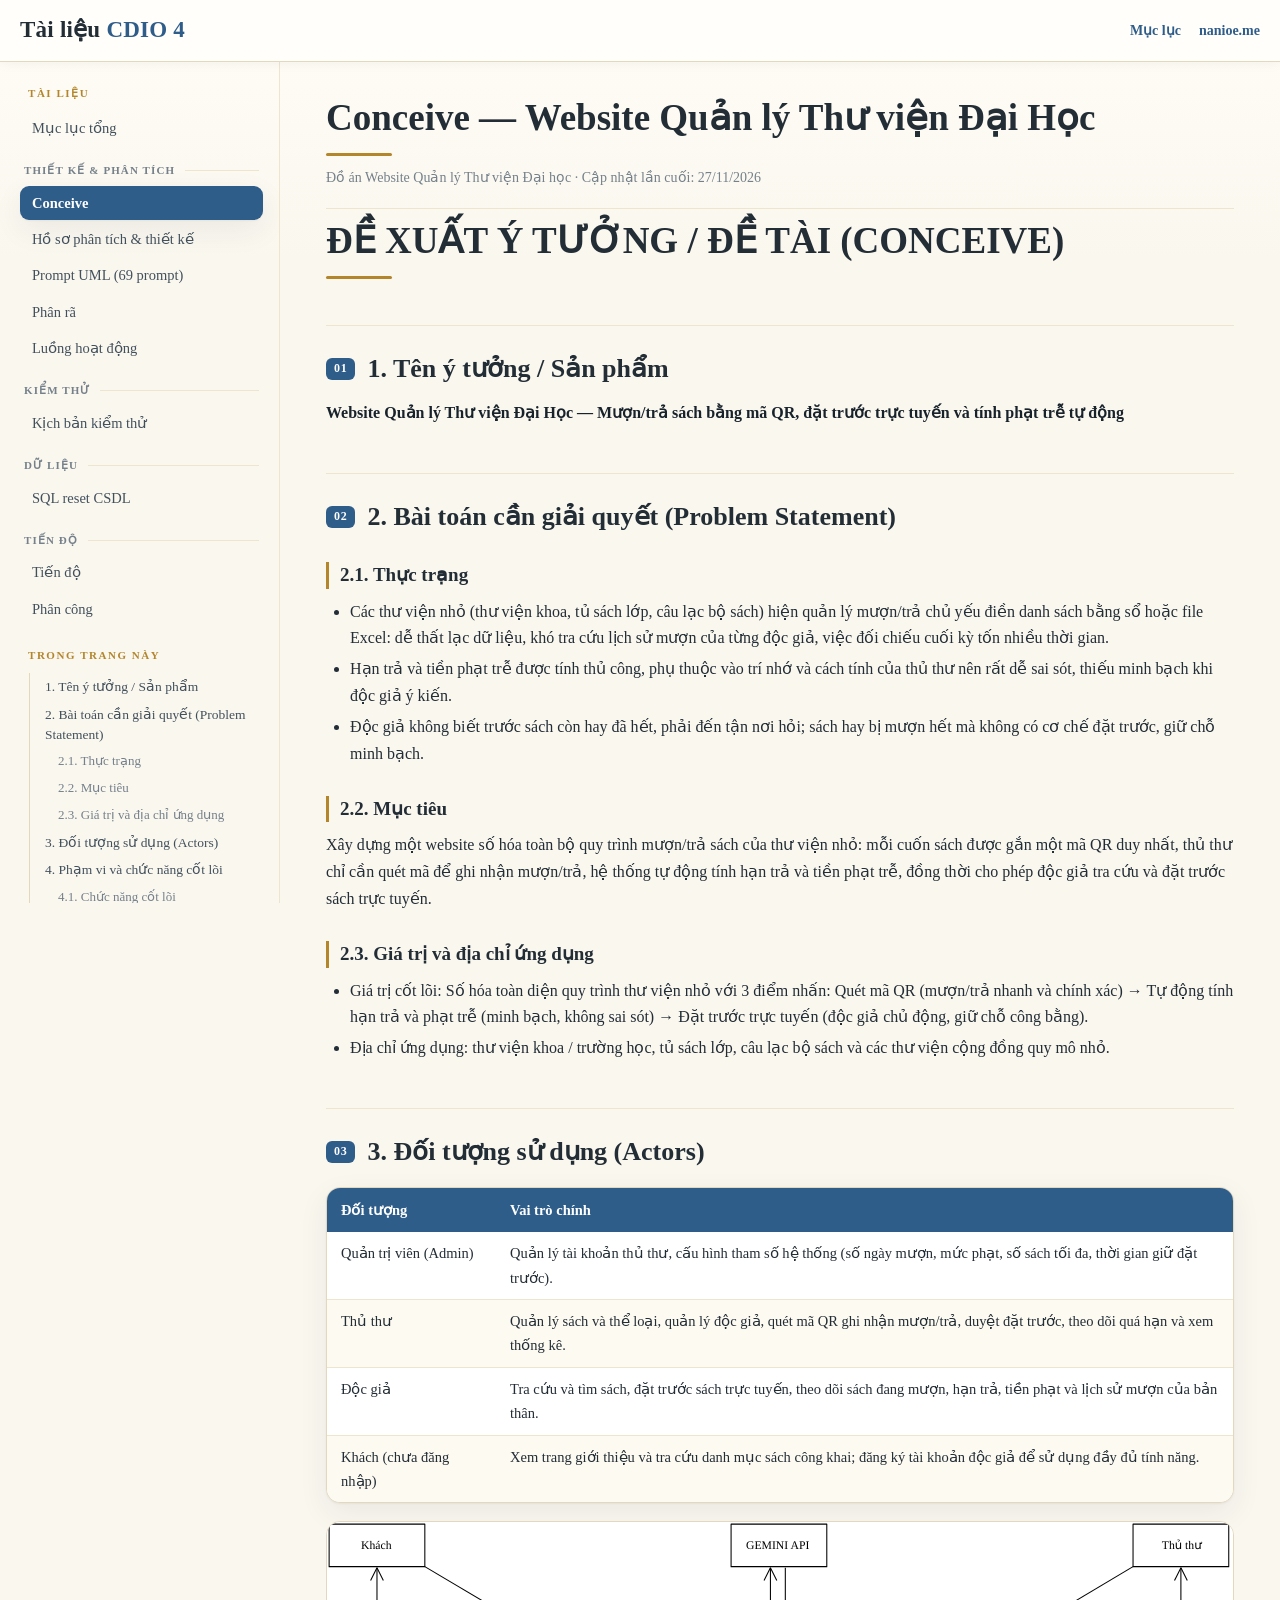
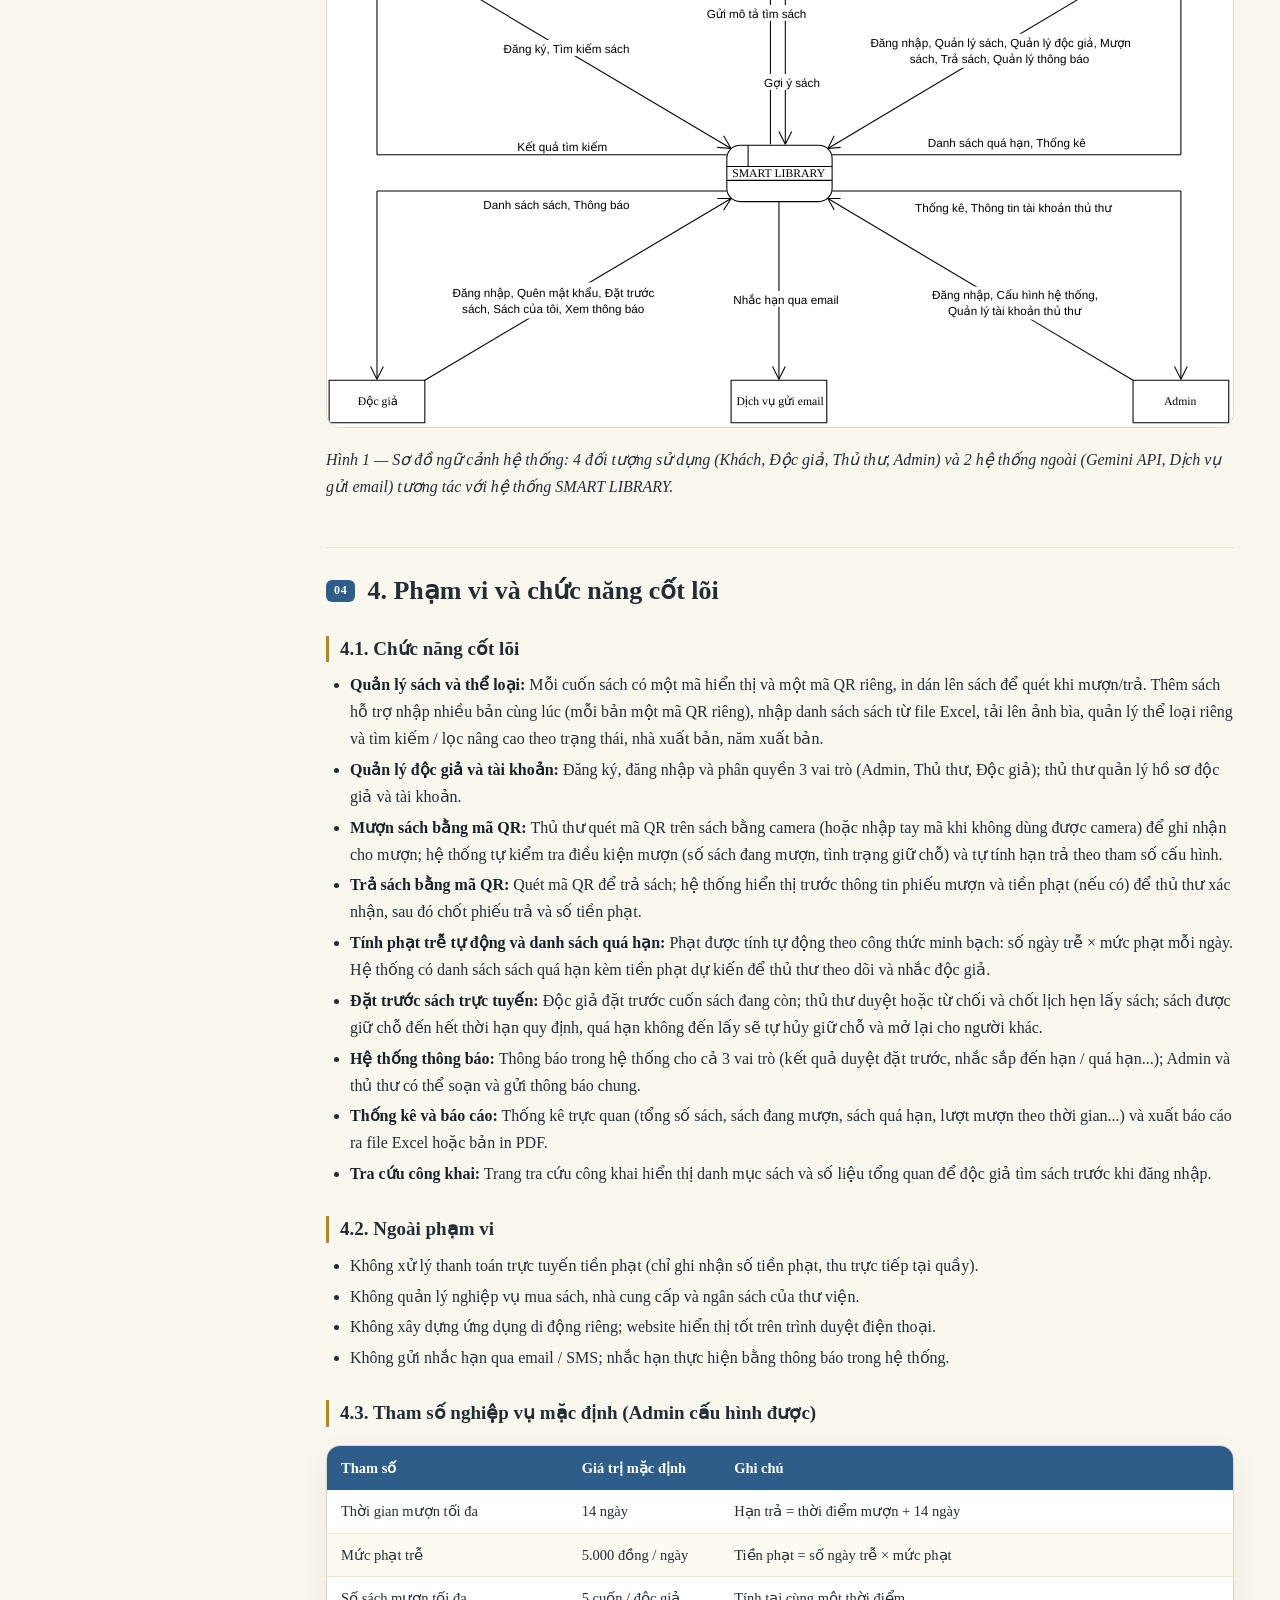
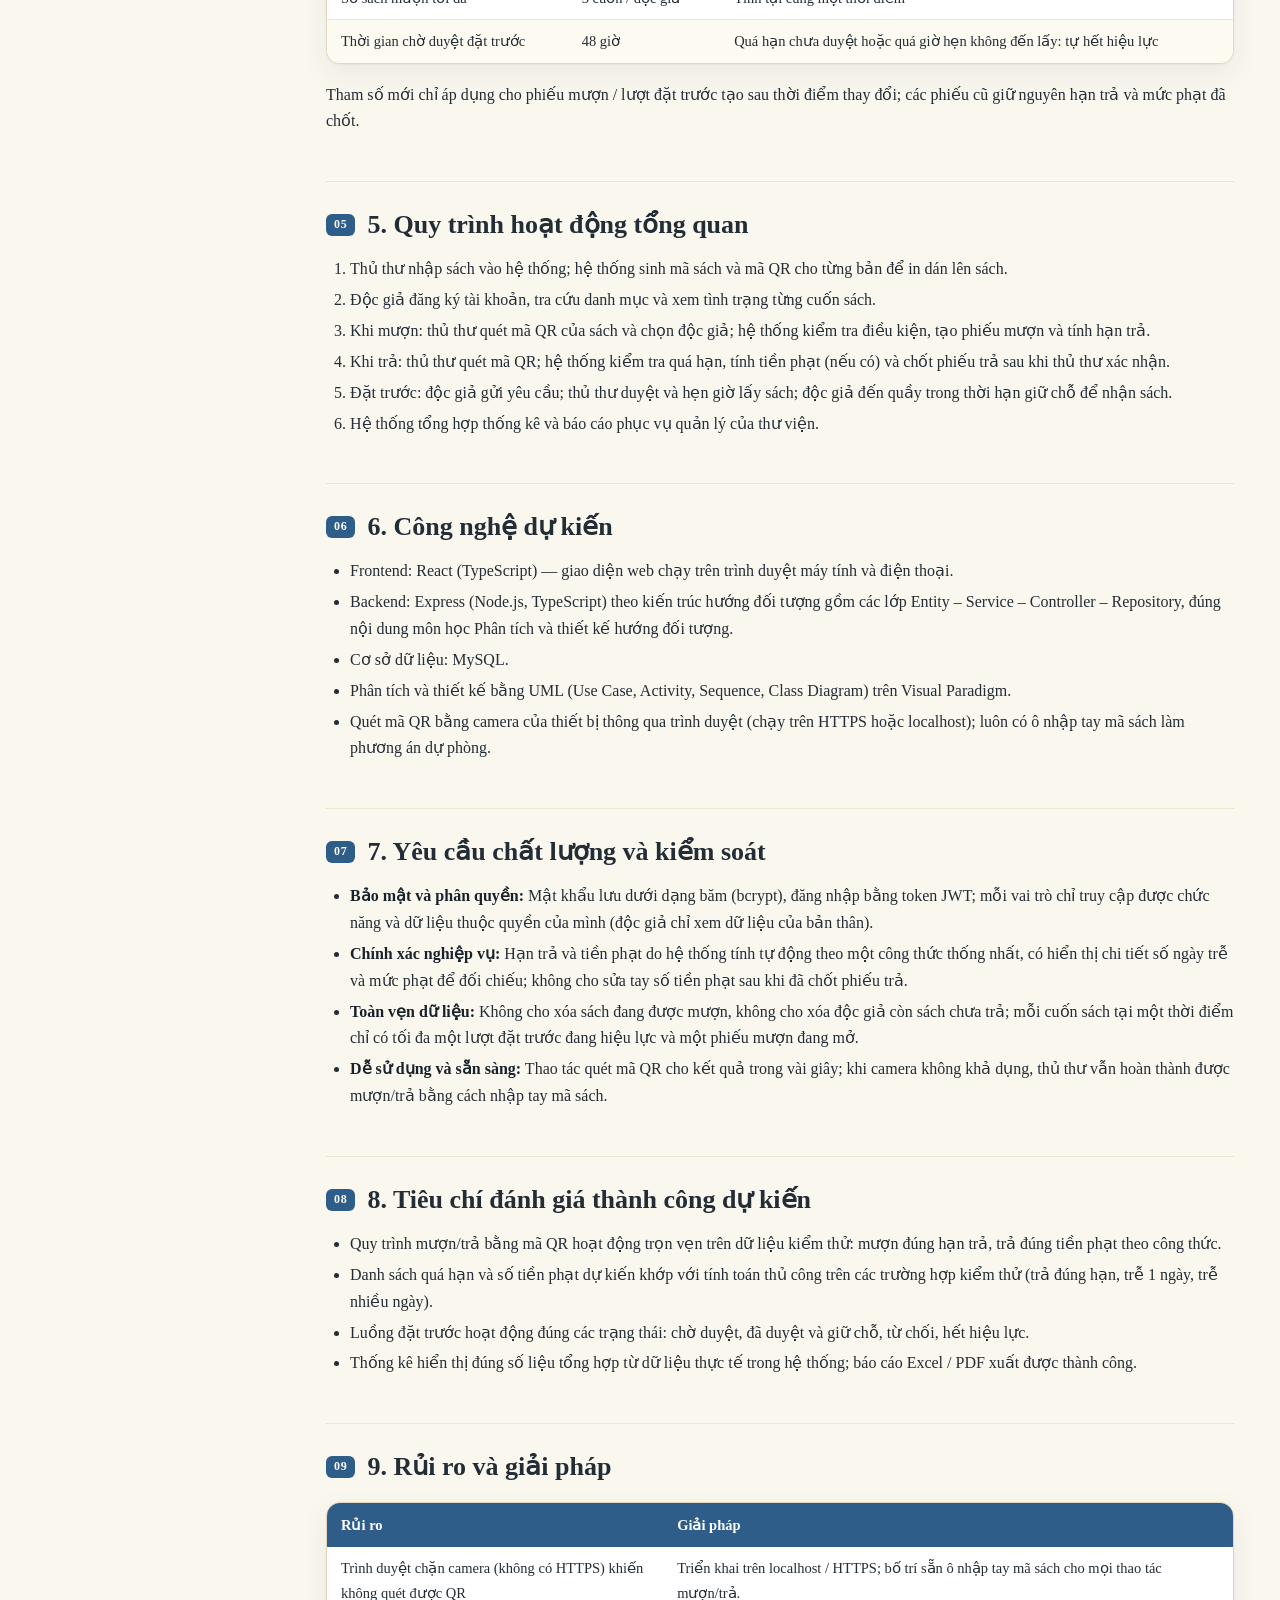
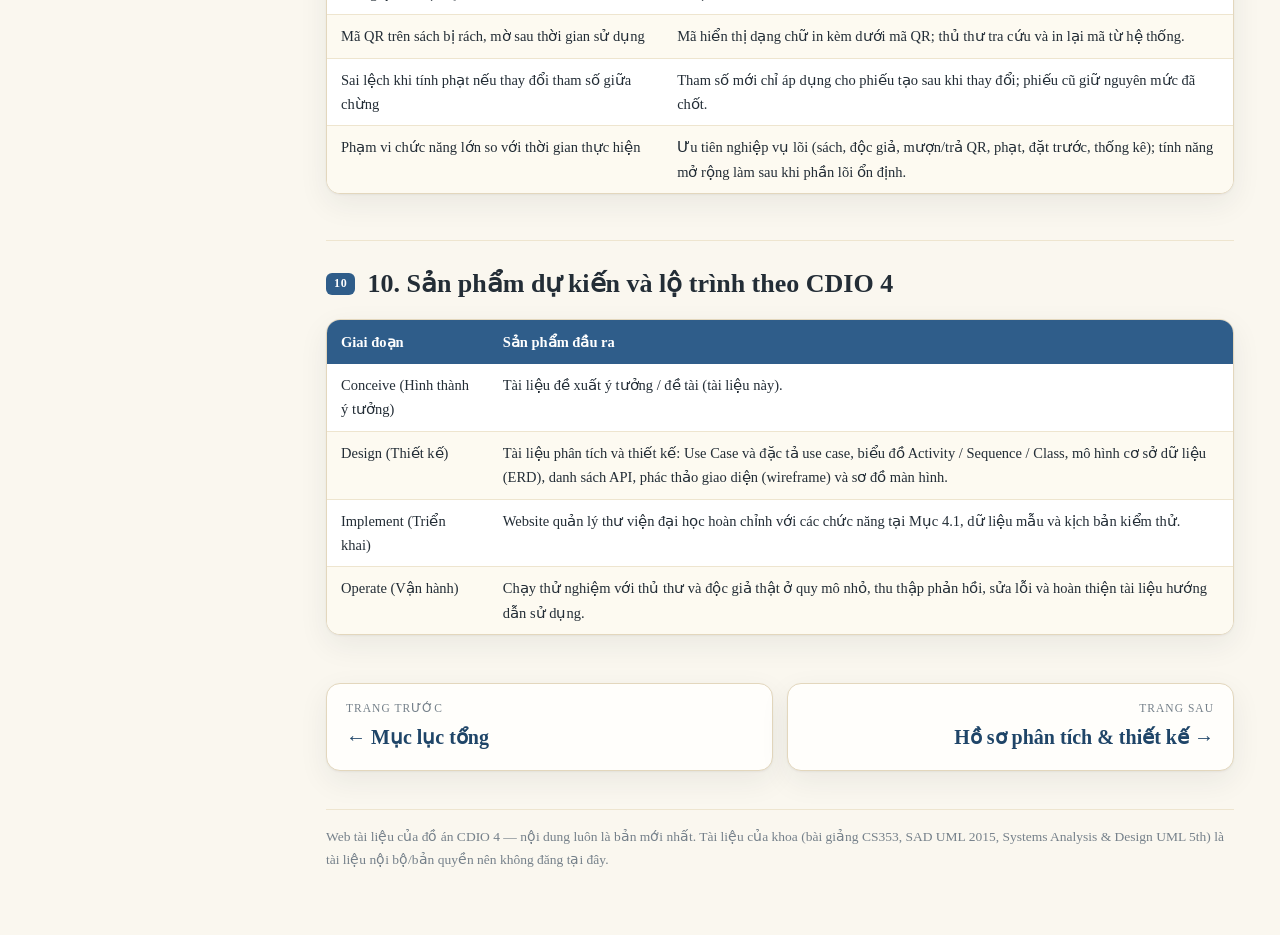
==== commit 6d06445e: "Them so do ngu canh SMART LIBRARY vao muc Conceive (muc 3 Actors)" ====
--- a/conceive.html
+++ b/conceive.html
@@ -44,7 +44,7 @@
 <div class="backdrop" id="backdrop"></div>
 <main class="content">
 <h1>Conceive — Website Quản lý Thư viện Đại Học</h1>
-<p class="meta">Đồ án Website Quản lý Thư viện Đại học &middot; Cập nhật lần cuối: 24/10/2026</p>
+<p class="meta">Đồ án Website Quản lý Thư viện Đại học &middot; Cập nhật lần cuối: 27/11/2026</p>
 <h1>ĐỀ XUẤT Ý TƯỞNG / ĐỀ TÀI (CONCEIVE)</h1>
 <h2 id="1-ten-y-tuong-san-pham">1. Tên ý tưởng / Sản phẩm</h2>
 <p><strong>Website Quản lý Thư viện Đại Học — Mượn/trả sách bằng mã QR, đặt trước trực tuyến và tính phạt trễ tự động</strong></p>
@@ -89,6 +89,9 @@
 </tr>
 </tbody>
 </table></div>
+<p><a href="images/context-diagram-smart-library.svg"><img src="images/context-diagram-smart-library.svg" alt="Sơ đồ ngữ cảnh — Hệ thống Quản lý Thư viện Đại học (SMART LIBRARY)" style="width:100%;border:1px solid var(--line);border-radius:14px;background:#fff"></a></p>
+
+<p><em>Hình 1 — Sơ đồ ngữ cảnh hệ thống: 4 đối tượng sử dụng (Khách, Độc giả, Thủ thư, Admin) và 2 hệ thống ngoài (Gemini API, Dịch vụ gửi email) tương tác với hệ thống SMART LIBRARY.</em></p>
 <h2 id="4-pham-vi-va-chuc-nang-cot-loi">4. Phạm vi và chức năng cốt lõi</h2>
 <h3 id="4-1-chuc-nang-cot-loi">4.1. Chức năng cốt lõi</h3>
 <ul>
